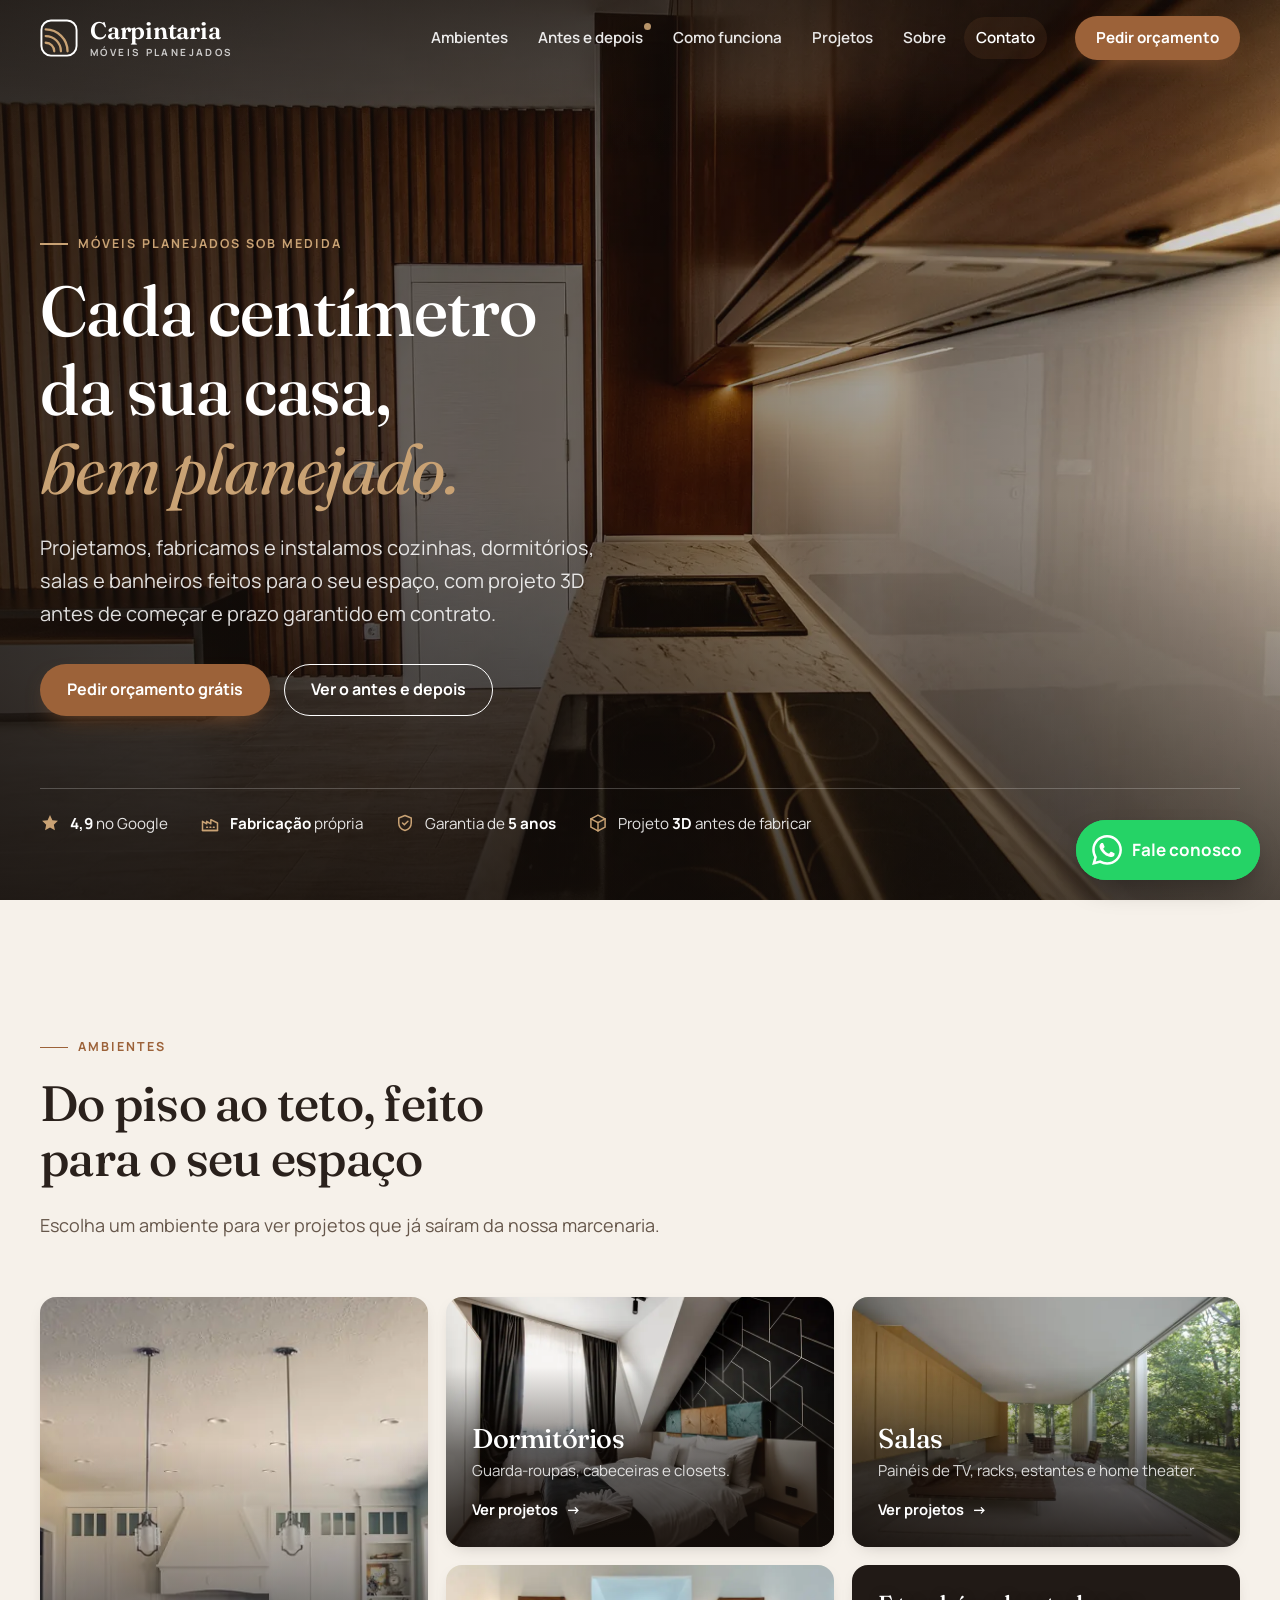
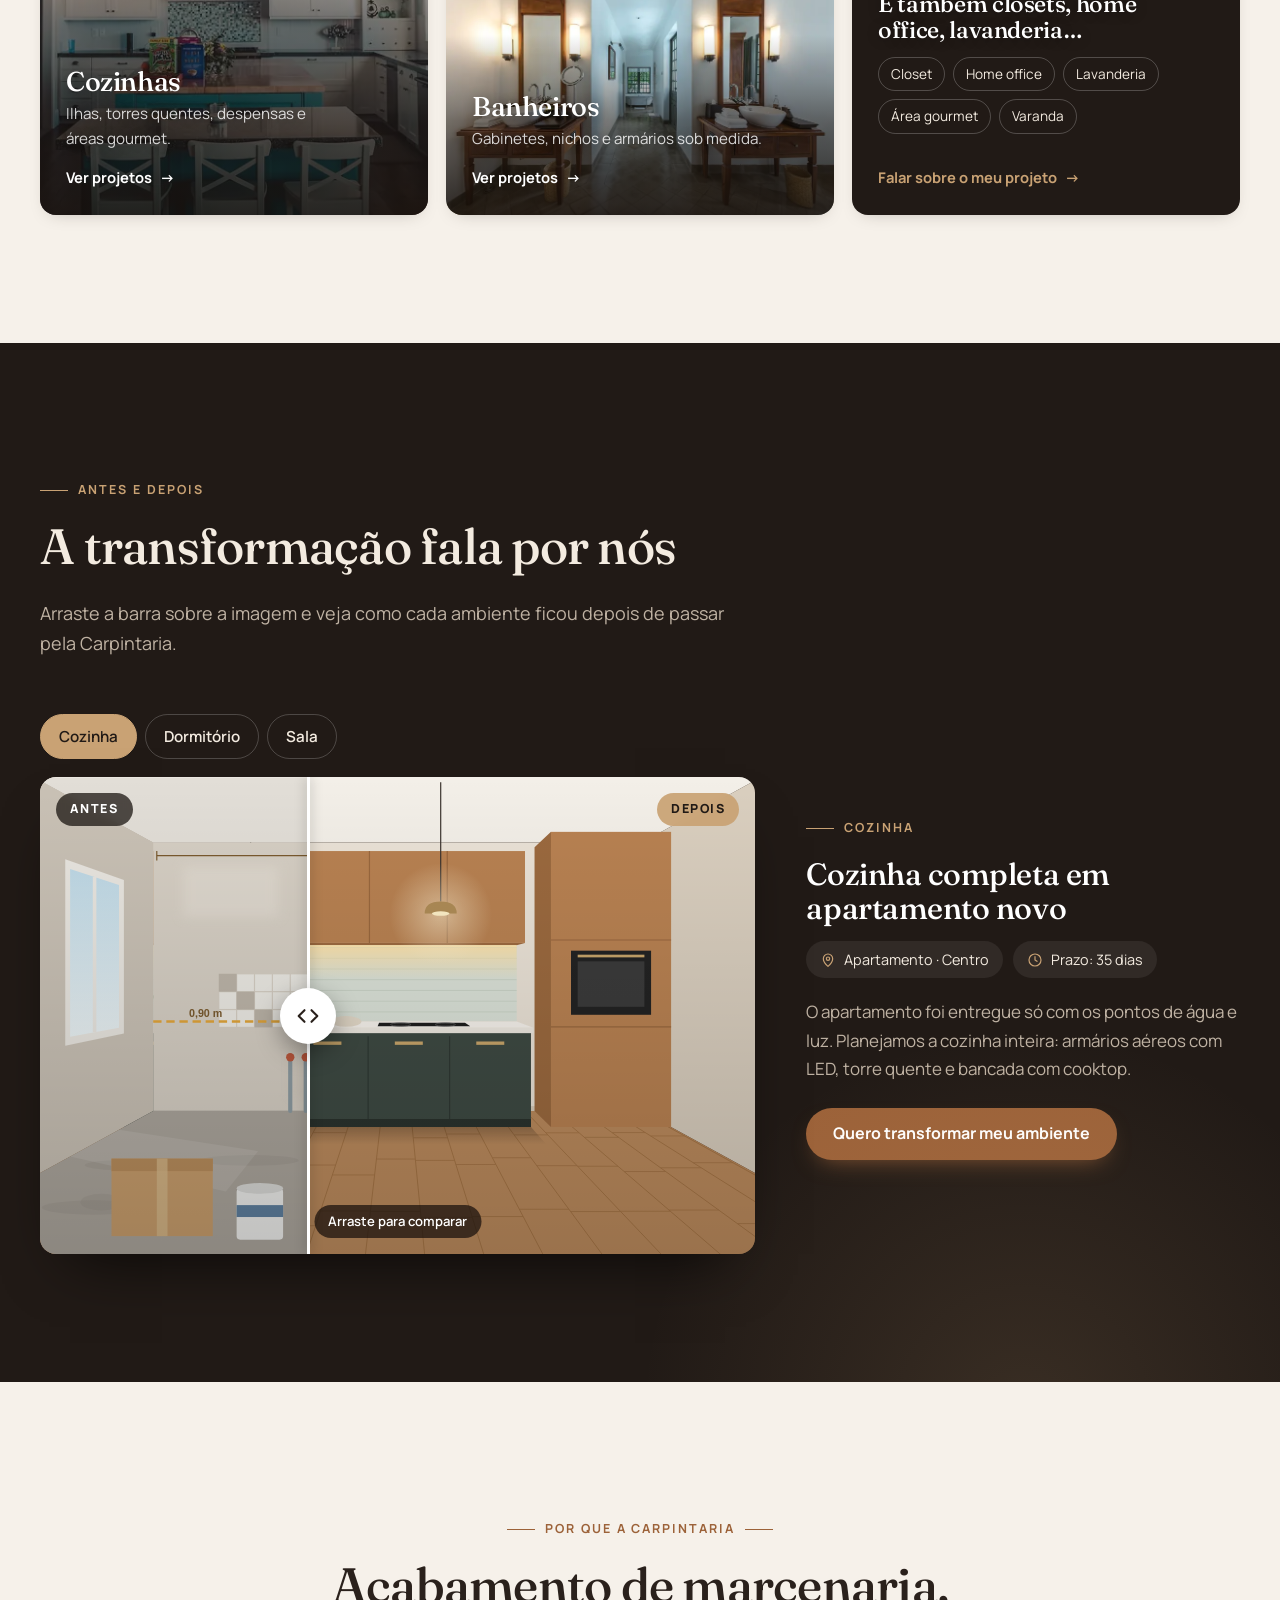
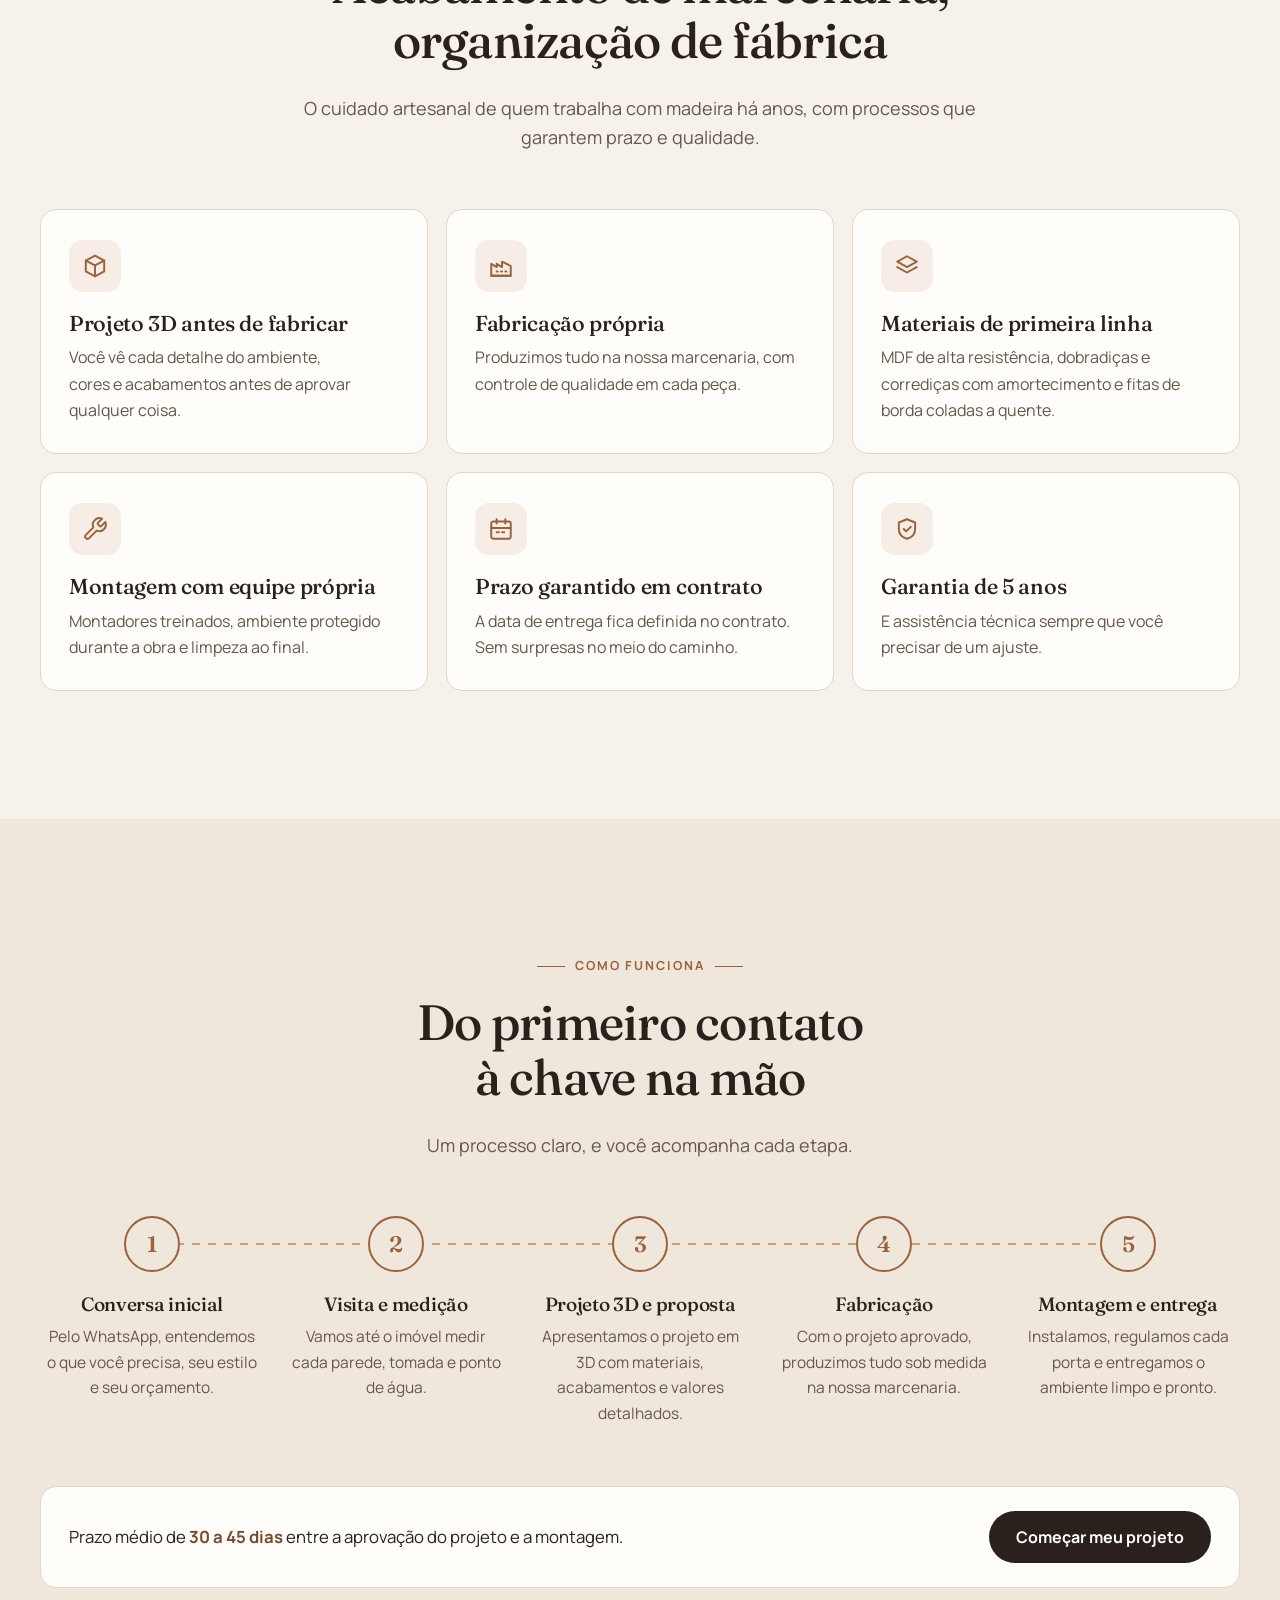
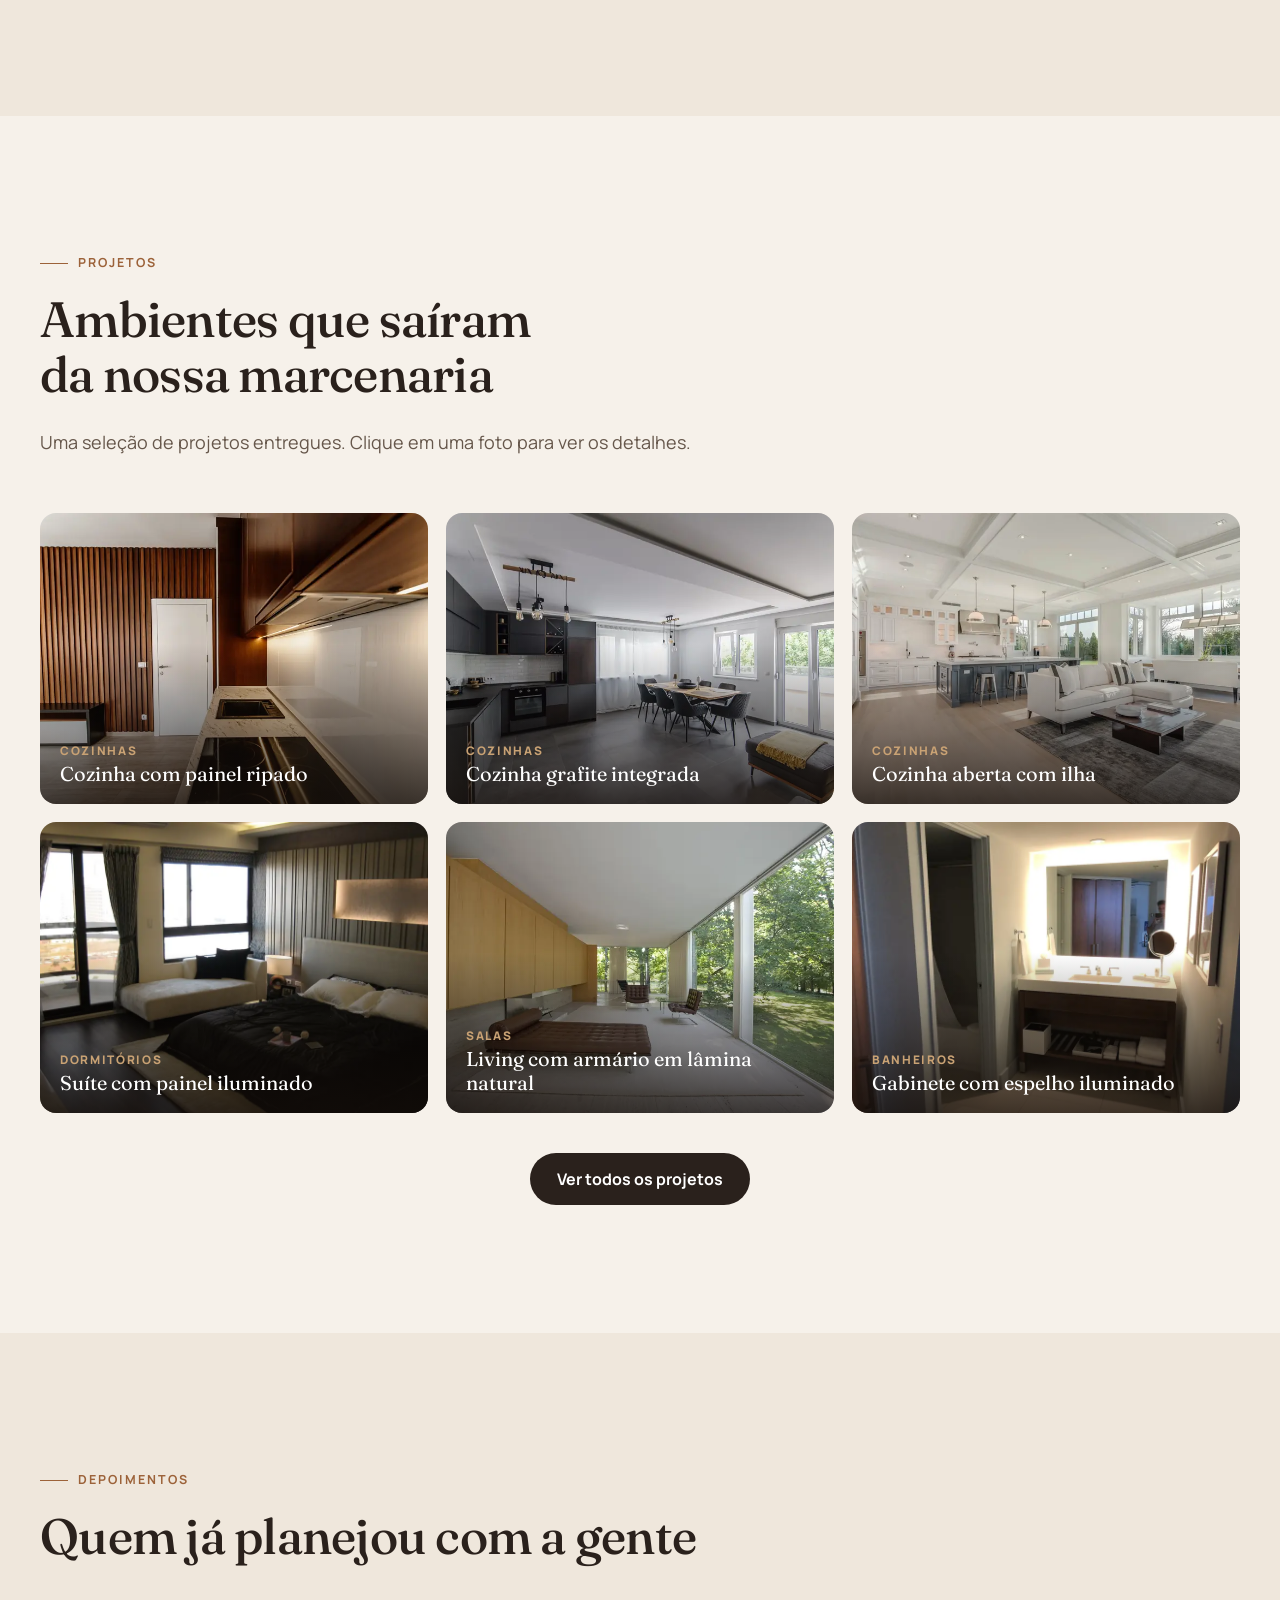
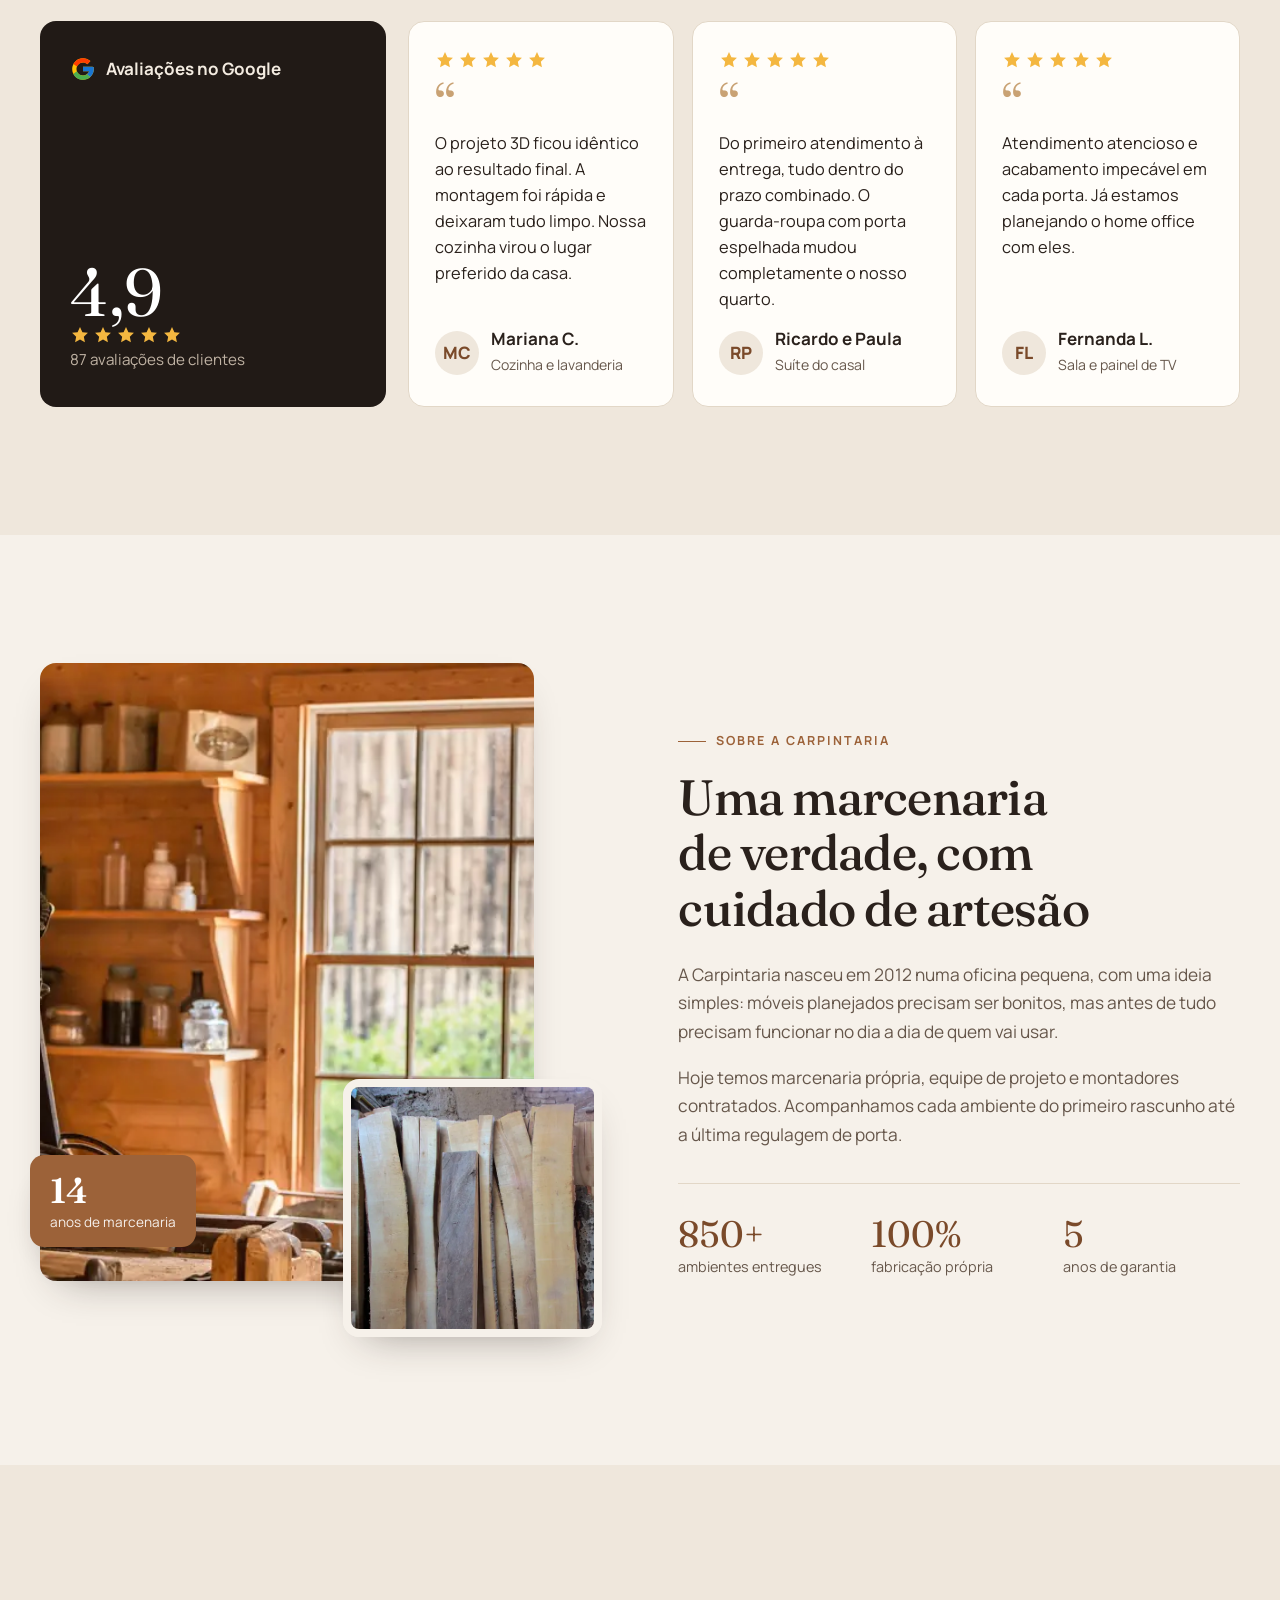
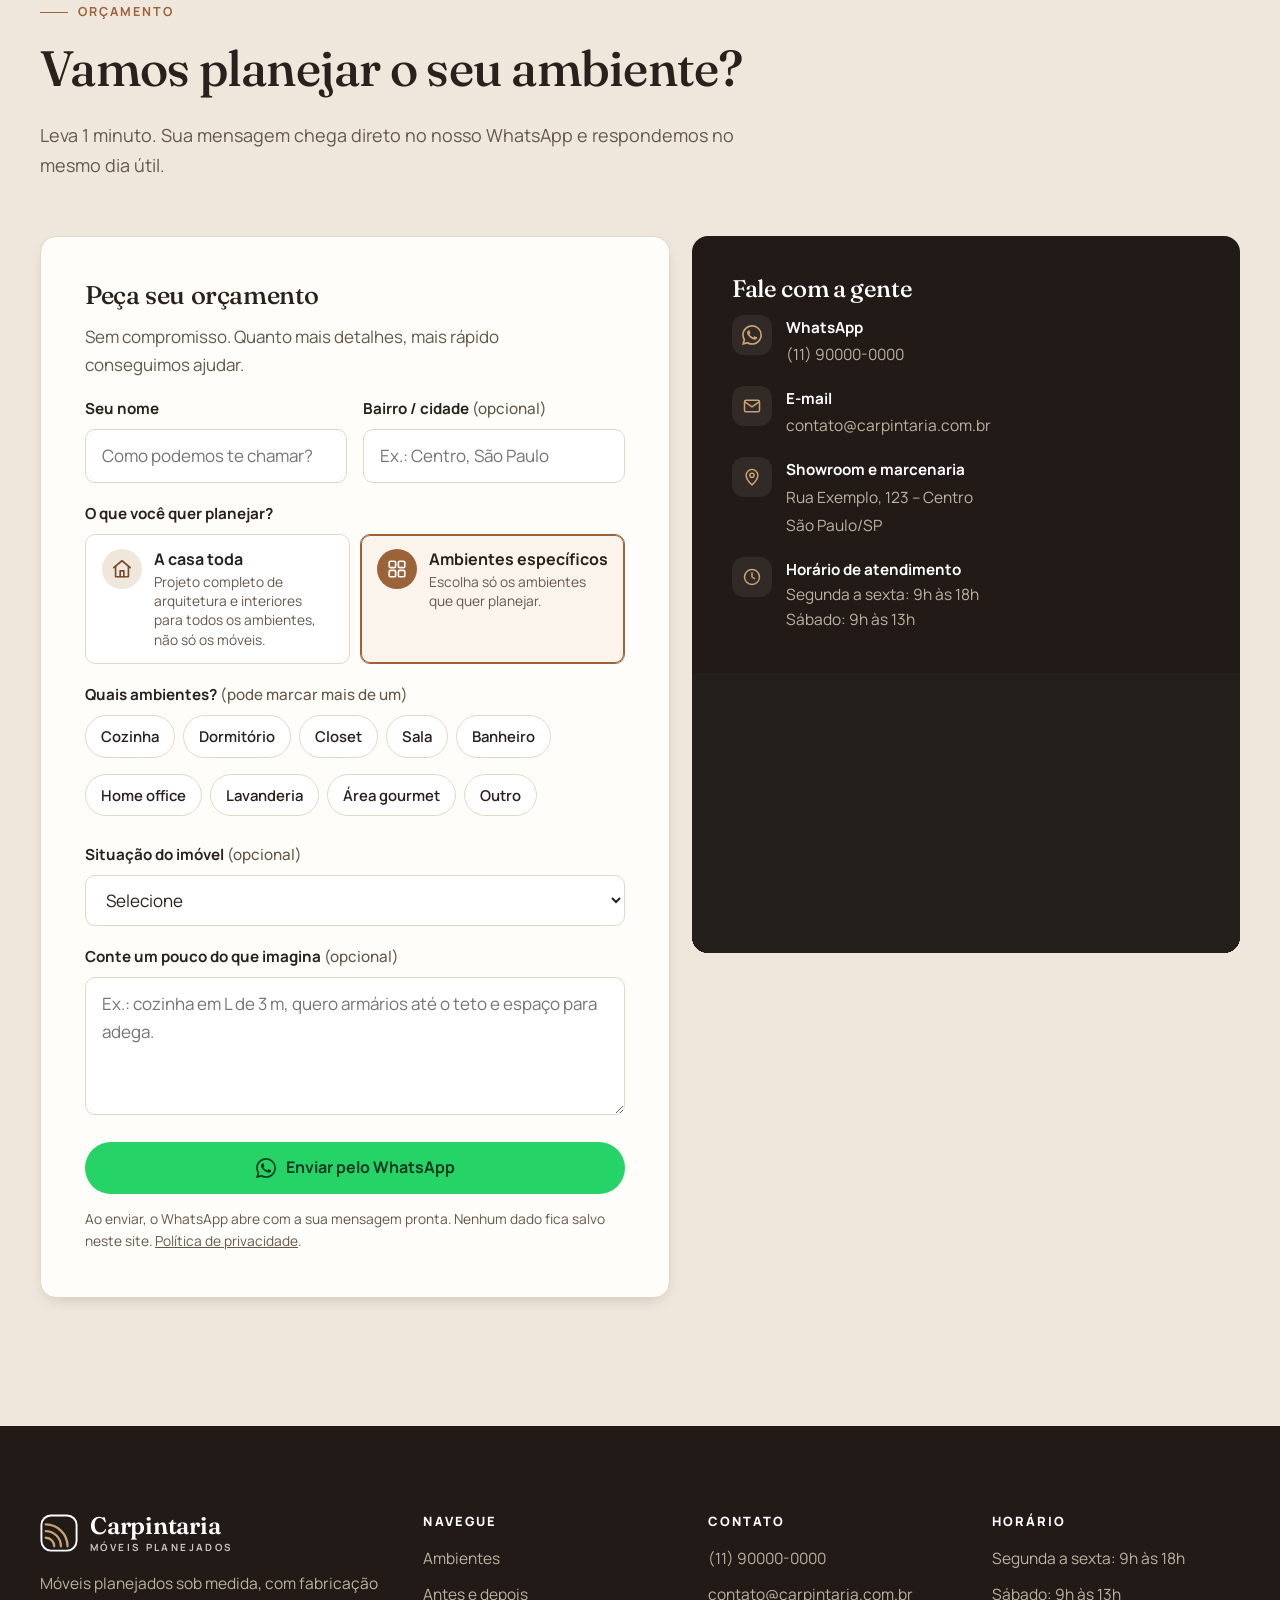
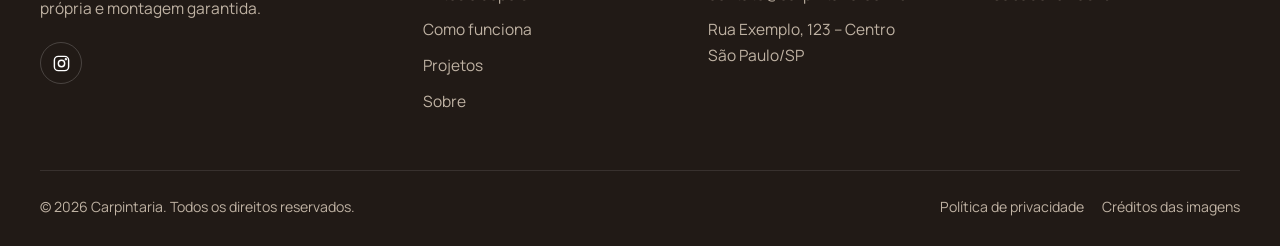
==== site/index.html @ 5a9fd6a3 "Versão inicial do site Carpintaria (móveis planejados) Site estático em HTML/CSS/JS: home, galeria d" ====
<!doctype html>
<html lang="pt-BR">
<head>
  <meta charset="utf-8">
  <meta name="viewport" content="width=device-width, initial-scale=1">
  <title>Carpintaria | Móveis Planejados sob Medida</title>
  <meta name="description" content="Móveis planejados sob medida para cozinhas, dormitórios, salas e banheiros. Projeto 3D, fabricação própria e montagem com garantia. Peça seu orçamento pelo WhatsApp.">
  <meta name="theme-color" content="#211A16">
  <link rel="icon" href="img/favicon.svg" type="image/svg+xml">

  <!-- Ao publicar: troque og:image por uma URL completa (https://seudominio.com.br/img/...) -->
  <meta property="og:type" content="website">
  <meta property="og:locale" content="pt_BR">
  <meta property="og:title" content="Carpintaria | Móveis Planejados sob Medida">
  <meta property="og:description" content="Projeto 3D, fabricação própria e montagem com garantia. Peça seu orçamento pelo WhatsApp.">
  <meta property="og:image" content="img/projetos/cozinha-01.webp">

  <link rel="preconnect" href="https://fonts.googleapis.com">
  <link rel="preconnect" href="https://fonts.gstatic.com" crossorigin>
  <link rel="stylesheet" href="https://fonts.googleapis.com/css2?family=Fraunces:ital,opsz,wght@0,9..144,400..600;1,9..144,400..600&family=Manrope:wght@400;500;600;700;800&display=swap">
  <link rel="preload" as="image" href="img/projetos/cozinha-01.webp" imagesrcset="img/projetos/cozinha-01-sm.webp 800w, img/projetos/cozinha-01.webp 1600w" imagesizes="100vw" fetchpriority="high">
  <link rel="stylesheet" href="css/style.css">

  <script>document.documentElement.classList.add("js");</script>
  <script src="js/config.js" defer></script>
  <script src="js/dados.js" defer></script>
  <script src="js/icones.js" defer></script>
  <script src="js/main.js" defer></script>
</head>
<body>
  <a class="skip-link" href="#conteudo">Pular para o conteúdo</a>

  <!-- ============ TOPO ============ -->
  <header class="header" data-header>
    <div class="container header__inner">
      <a class="logo" href="index.html" aria-label="Carpintaria — página inicial">
        <svg class="logo__mark" viewBox="0 0 40 40" aria-hidden="true"><rect x="1.5" y="1.5" width="37" height="37" rx="10" fill="none" stroke="currentColor" stroke-width="2"/><g fill="none" stroke="#C9A274" stroke-width="2.4" stroke-linecap="round"><path d="M6 25a9 9 0 0 1 9 9"/><path d="M6 18a16 16 0 0 1 16 16"/><path d="M6 11a23 23 0 0 1 23 23"/></g></svg>
        <span class="logo__text"><span class="logo__name">Carpintaria</span><span class="logo__tag">Móveis planejados</span></span>
      </a>

      <button class="menu-toggle" type="button" aria-expanded="false" aria-controls="menu" aria-label="Abrir menu" data-menu-toggle><span></span></button>

      <nav class="nav" id="menu" aria-label="Principal">
        <ul class="nav__list">
          <li><a class="nav__link" href="#ambientes">Ambientes</a></li>
          <li><a class="nav__link nav__link--destaque" href="#antes-e-depois">Antes e depois</a></li>
          <li><a class="nav__link" href="#como-funciona">Como funciona</a></li>
          <li><a class="nav__link" href="#projetos">Projetos</a></li>
          <li><a class="nav__link" href="#sobre">Sobre</a></li>
          <li><a class="nav__link" href="#contato">Contato</a></li>
          <li class="nav__cta-mobile"><a class="btn btn--primary btn--block" href="#orcamento">Pedir orçamento</a></li>
        </ul>
      </nav>

      <a class="btn btn--primary header__cta" href="#orcamento">Pedir orçamento</a>
    </div>
  </header>

  <main id="conteudo">

    <!-- ============ HERO ============ -->
    <section class="hero" id="inicio">
      <div class="hero__media">
        <img src="img/projetos/cozinha-01.webp"
             srcset="img/projetos/cozinha-01-sm.webp 800w, img/projetos/cozinha-01.webp 1600w" sizes="100vw"
             alt="Cozinha planejada com painel ripado em madeira e armários com iluminação embutida"
             width="1600" height="1068" fetchpriority="high">
      </div>
      <div class="container">
        <div class="hero__content">
          <span class="eyebrow">Móveis planejados sob medida</span>
          <h1>Cada centímetro da sua casa, <em>bem planejado.</em></h1>
          <p class="hero__lead">Projetamos, fabricamos e instalamos cozinhas, dormitórios, salas e banheiros feitos para o seu espaço, com projeto 3D antes de começar e prazo garantido em contrato.</p>
          <div class="hero__actions">
            <a class="btn btn--primary" href="#orcamento">Pedir orçamento grátis</a>
            <a class="btn btn--ghost" href="#antes-e-depois">Ver o antes e depois</a>
          </div>
        </div>
        <ul class="hero__trust">
          <li><svg aria-hidden="true"><use href="#i-star"/></svg><span><strong data-cfg="googleNota">4,9</strong> no Google</span></li>
          <li><svg aria-hidden="true"><use href="#i-factory"/></svg><span><strong>Fabricação</strong> própria</span></li>
          <li><svg aria-hidden="true"><use href="#i-shield"/></svg><span>Garantia de <strong><span data-cfg="garantia">5</span> anos</strong></span></li>
          <li><svg aria-hidden="true"><use href="#i-cube"/></svg><span>Projeto <strong>3D</strong> antes de fabricar</span></li>
        </ul>
      </div>
    </section>

    <!-- ============ AMBIENTES ============ -->
    <section class="section" id="ambientes">
      <div class="container">
        <div class="section-head reveal">
          <span class="eyebrow">Ambientes</span>
          <h2>Do piso ao teto, feito para o seu espaço</h2>
          <p>Escolha um ambiente para ver projetos que já saíram da nossa marcenaria.</p>
        </div>

        <div class="ambientes">
          <a class="amb amb--grande reveal" href="projetos.html?ambiente=cozinhas">
            <img src="img/projetos/cozinha-07-sm.webp" alt="" loading="lazy" width="800" height="534">
            <h3>Cozinhas</h3>
            <p>Ilhas, torres quentes, despensas e áreas gourmet.</p>
            <span class="amb__go">Ver projetos</span>
          </a>
          <a class="amb reveal" href="projetos.html?ambiente=dormitorios">
            <img src="img/projetos/dormitorio-01-sm.webp" alt="" loading="lazy" width="800" height="534">
            <h3>Dormitórios</h3>
            <p>Guarda-roupas, cabeceiras e closets.</p>
            <span class="amb__go">Ver projetos</span>
          </a>
          <a class="amb reveal" href="projetos.html?ambiente=salas">
            <img src="img/projetos/sala-02-sm.webp" alt="" loading="lazy" width="800" height="534">
            <h3>Salas</h3>
            <p>Painéis de TV, racks, estantes e home theater.</p>
            <span class="amb__go">Ver projetos</span>
          </a>
          <a class="amb reveal" href="projetos.html?ambiente=banheiros">
            <img src="img/projetos/banheiro-01-sm.webp" alt="" loading="lazy" width="800" height="534">
            <h3>Banheiros</h3>
            <p>Gabinetes, nichos e armários sob medida.</p>
            <span class="amb__go">Ver projetos</span>
          </a>
          <a class="amb amb--cta reveal" href="#orcamento">
            <div>
              <h3>E também closets, home office, lavanderia…</h3>
              <ul class="tags">
                <li>Closet</li><li>Home office</li><li>Lavanderia</li><li>Área gourmet</li><li>Varanda</li>
              </ul>
            </div>
            <span class="amb__go">Falar sobre o meu projeto</span>
          </a>
        </div>
      </div>
    </section>

    <!-- ============ ANTES E DEPOIS ============ -->
    <section class="section transform" id="antes-e-depois">
      <div class="container">
        <div class="section-head reveal">
          <span class="eyebrow">Antes e depois</span>
          <h2>A transformação fala por nós</h2>
          <p>Arraste a barra sobre a imagem e veja como cada ambiente ficou depois de passar pela Carpintaria.</p>
        </div>

        <div class="transform__grid reveal" data-ba>
          <div>
            <div class="ba-tabs" role="tablist" aria-label="Escolha o ambiente" data-ba-tabs></div>
            <figure class="ba" data-ba-figure>
              <img class="ba__img ba__img--depois" src="img/antes-depois/cozinha-depois.svg" alt="Depois: cozinha com armários planejados" width="1200" height="800" data-ba-depois>
              <img class="ba__img ba__img--antes" src="img/antes-depois/cozinha-antes.svg" alt="Antes: cozinha sem móveis, com canos e fios expostos" width="1200" height="800" data-ba-antes>
              <span class="ba__tag ba__tag--antes">Antes</span>
              <span class="ba__tag ba__tag--depois">Depois</span>
              <input class="ba__range" type="range" min="0" max="100" value="50" step="1" aria-label="Comparar antes e depois: use as setas para mover a divisão" data-ba-range>
              <div class="ba__handle" aria-hidden="true"><span class="ba__knob"><svg><use href="#i-arrows"/></svg></span></div>
              <span class="ba__hint" aria-hidden="true">Arraste para comparar</span>
            </figure>
          </div>
          <div class="ba-info" data-ba-info aria-live="polite"></div>
        </div>
      </div>
    </section>

    <!-- ============ DIFERENCIAIS ============ -->
    <section class="section" id="diferenciais">
      <div class="container">
        <div class="section-head section-head--center reveal">
          <span class="eyebrow">Por que a Carpintaria</span>
          <h2>Acabamento de marcenaria, organização de fábrica</h2>
          <p>O cuidado artesanal de quem trabalha com madeira há anos, com processos que garantem prazo e qualidade.</p>
        </div>
        <div class="difs">
          <article class="dif reveal">
            <div class="dif__icon"><svg aria-hidden="true"><use href="#i-cube"/></svg></div>
            <h3>Projeto 3D antes de fabricar</h3>
            <p>Você vê cada detalhe do ambiente, cores e acabamentos antes de aprovar qualquer coisa.</p>
          </article>
          <article class="dif reveal">
            <div class="dif__icon"><svg aria-hidden="true"><use href="#i-factory"/></svg></div>
            <h3>Fabricação própria</h3>
            <p>Produzimos tudo na nossa marcenaria, com controle de qualidade em cada peça.</p>
          </article>
          <article class="dif reveal">
            <div class="dif__icon"><svg aria-hidden="true"><use href="#i-layers"/></svg></div>
            <h3>Materiais de primeira linha</h3>
            <p>MDF de alta resistência, dobradiças e corrediças com amortecimento e fitas de borda coladas a quente.</p>
          </article>
          <article class="dif reveal">
            <div class="dif__icon"><svg aria-hidden="true"><use href="#i-wrench"/></svg></div>
            <h3>Montagem com equipe própria</h3>
            <p>Montadores treinados, ambiente protegido durante a obra e limpeza ao final.</p>
          </article>
          <article class="dif reveal">
            <div class="dif__icon"><svg aria-hidden="true"><use href="#i-calendar"/></svg></div>
            <h3>Prazo garantido em contrato</h3>
            <p>A data de entrega fica definida no contrato. Sem surpresas no meio do caminho.</p>
          </article>
          <article class="dif reveal">
            <div class="dif__icon"><svg aria-hidden="true"><use href="#i-shield"/></svg></div>
            <h3>Garantia de <span data-cfg="garantia">5</span> anos</h3>
            <p>E assistência técnica sempre que você precisar de um ajuste.</p>
          </article>
        </div>
      </div>
    </section>

    <!-- ============ COMO FUNCIONA ============ -->
    <section class="section section--alt" id="como-funciona">
      <div class="container">
        <div class="section-head section-head--center reveal">
          <span class="eyebrow">Como funciona</span>
          <h2>Do primeiro contato à chave na mão</h2>
          <p>Um processo claro, e você acompanha cada etapa.</p>
        </div>
        <ol class="steps">
          <li class="step reveal">
            <span class="step__num">1</span>
            <div><h3>Conversa inicial</h3><p>Pelo WhatsApp, entendemos o que você precisa, seu estilo e seu orçamento.</p></div>
          </li>
          <li class="step reveal">
            <span class="step__num">2</span>
            <div><h3>Visita e medição</h3><p>Vamos até o imóvel medir cada parede, tomada e ponto de água.</p></div>
          </li>
          <li class="step reveal">
            <span class="step__num">3</span>
            <div><h3>Projeto 3D e proposta</h3><p>Apresentamos o projeto em 3D com materiais, acabamentos e valores detalhados.</p></div>
          </li>
          <li class="step reveal">
            <span class="step__num">4</span>
            <div><h3>Fabricação</h3><p>Com o projeto aprovado, produzimos tudo sob medida na nossa marcenaria.</p></div>
          </li>
          <li class="step reveal">
            <span class="step__num">5</span>
            <div><h3>Montagem e entrega</h3><p>Instalamos, regulamos cada porta e entregamos o ambiente limpo e pronto.</p></div>
          </li>
        </ol>
        <div class="steps-note reveal">
          <p>Prazo médio de <strong>30 a 45 dias</strong> entre a aprovação do projeto e a montagem.</p>
          <a class="btn btn--dark" href="#orcamento">Começar meu projeto</a>
        </div>
      </div>
    </section>

    <!-- ============ PROJETOS EM DESTAQUE ============ -->
    <section class="section" id="projetos">
      <div class="container">
        <div class="section-head reveal">
          <span class="eyebrow">Projetos</span>
          <h2>Ambientes que saíram da nossa marcenaria</h2>
          <p>Uma seleção de projetos entregues. Clique em uma foto para ver os detalhes.</p>
        </div>
        <div class="proj-grid" data-destaques></div>
        <noscript><p>Ative o JavaScript para ver a galeria de projetos.</p></noscript>
        <div class="proj-more">
          <a class="btn btn--dark" href="projetos.html">Ver todos os projetos</a>
        </div>
      </div>
    </section>

    <!-- ============ DEPOIMENTOS ============ -->
    <section class="section section--alt" id="depoimentos">
      <div class="container">
        <div class="section-head reveal">
          <span class="eyebrow">Depoimentos</span>
          <h2>Quem já planejou com a gente</h2>
        </div>
        <div class="depo-grid">
          <div class="google-card reveal">
            <div class="google-card__brand">
              <svg viewBox="0 0 48 48" aria-hidden="true"><path fill="#FFC107" d="M43.6 20.1H42V20H24v8h11.3C33.7 32.7 29.2 36 24 36c-6.6 0-12-5.4-12-12s5.4-12 12-12c3.1 0 5.8 1.2 8 3l5.7-5.7C34 6.1 29.3 4 24 4 13 4 4 13 4 24s9 20 20 20 20-9 20-20c0-1.3-.1-2.6-.4-3.9z"/><path fill="#FF3D00" d="m6.3 14.7 6.6 4.8C14.7 15.1 19 12 24 12c3.1 0 5.8 1.2 8 3l5.7-5.7C34 6.1 29.3 4 24 4 16.3 4 9.7 8.3 6.3 14.7z"/><path fill="#4CAF50" d="M24 44c5.2 0 9.9-2 13.4-5.2l-6.2-5.2A11.9 11.9 0 0 1 24 36c-5.2 0-9.6-3.3-11.3-7.9l-6.5 5C9.5 39.6 16.2 44 24 44z"/><path fill="#1976D2" d="M43.6 20.1H42V20H24v8h11.3a12 12 0 0 1-4.1 5.6l6.2 5.2C37 39.2 44 34 44 24c0-1.3-.1-2.6-.4-3.9z"/></svg>
              Avaliações no Google
            </div>
            <div>
              <div class="google-card__nota"><span data-cfg="googleNota">4,9</span><span class="sr-only"> de 5</span></div>
              <div class="stars" aria-hidden="true"><svg><use href="#i-star"/></svg><svg><use href="#i-star"/></svg><svg><use href="#i-star"/></svg><svg><use href="#i-star"/></svg><svg><use href="#i-star"/></svg></div>
              <small><span data-cfg="googleAvaliacoes">87</span> avaliações de clientes</small>
            </div>
            <a class="btn btn--ghost" href="#" target="_blank" rel="noopener" data-google-link>Ver no Google</a>
          </div>
          <div class="depos" data-depoimentos></div>
        </div>
      </div>
    </section>

    <!-- ============ SOBRE ============ -->
    <section class="section" id="sobre">
      <div class="container sobre">
        <div class="sobre__media reveal">
          <img class="sobre__img-1" src="img/sobre/oficina-01-sm.webp" alt="Interior da marcenaria com bancada, ferramentas e prateleiras de madeira" loading="lazy" width="800" height="1000">
          <img class="sobre__img-2" src="img/sobre/oficina-02-sm.webp" alt="Tábuas de madeira natural separadas para produção" loading="lazy" width="600" height="600">
          <div class="sobre__badge"><strong data-cfg="anos">13</strong><span>anos de marcenaria</span></div>
        </div>
        <div class="sobre__text reveal">
          <span class="eyebrow">Sobre a Carpintaria</span>
          <h2>Uma marcenaria de verdade, com cuidado de artesão</h2>
          <p>A Carpintaria nasceu em <span data-cfg="anoFundacao">2012</span> numa oficina pequena, com uma ideia simples: móveis planejados precisam ser bonitos, mas antes de tudo precisam funcionar no dia a dia de quem vai usar.</p>
          <p>Hoje temos marcenaria própria, equipe de projeto e montadores contratados. Acompanhamos cada ambiente do primeiro rascunho até a última regulagem de porta.</p>
          <dl class="stats">
            <div><dt>ambientes entregues</dt><dd data-cfg="entregues">850+</dd></div>
            <div><dt>fabricação própria</dt><dd>100%</dd></div>
            <div><dt>anos de garantia</dt><dd data-cfg="garantia">5</dd></div>
          </dl>
        </div>
      </div>
    </section>

    <!-- ============ ORÇAMENTO + CONTATO ============ -->
    <section class="section section--alt" id="orcamento">
      <div class="container">
        <div class="section-head reveal">
          <span class="eyebrow">Orçamento</span>
          <h2>Vamos planejar o seu ambiente?</h2>
          <p>Leva 1 minuto. Sua mensagem chega direto no nosso WhatsApp e respondemos no mesmo dia útil.</p>
        </div>

        <div class="orc">
          <form class="form-card reveal" id="form-orcamento" novalidate data-form>
            <h3>Peça seu orçamento</h3>
            <p>Sem compromisso. Quanto mais detalhes, mais rápido conseguimos ajudar.</p>

            <div class="field-row">
              <div class="field">
                <label for="f-nome">Seu nome</label>
                <input class="input" id="f-nome" name="nome" type="text" autocomplete="name" required placeholder="Como podemos te chamar?" aria-describedby="f-nome-erro">
                <p class="field__erro" id="f-nome-erro" hidden>Por favor, informe seu nome.</p>
              </div>
              <div class="field">
                <label for="f-local">Bairro / cidade <span class="opt">(opcional)</span></label>
                <input class="input" id="f-local" name="local" type="text" autocomplete="address-level2" placeholder="Ex.: Centro, São Paulo">
              </div>
            </div>

            <fieldset class="field">
              <legend>O que você quer planejar?</legend>
              <div class="tipos">
                <label class="tipo">
                  <input type="radio" name="tipo" value="casa">
                  <span class="tipo__box">
                    <span class="tipo__ic"><svg aria-hidden="true"><use href="#i-house"/></svg></span>
                    <span class="tipo__tit">A casa toda</span>
                    <span class="tipo__desc">Projeto completo de arquitetura e interiores para todos os ambientes, não só os móveis.</span>
                  </span>
                </label>
                <label class="tipo">
                  <input type="radio" name="tipo" value="ambientes" checked>
                  <span class="tipo__box">
                    <span class="tipo__ic"><svg aria-hidden="true"><use href="#i-grid"/></svg></span>
                    <span class="tipo__tit">Ambientes específicos</span>
                    <span class="tipo__desc">Escolha só os ambientes que quer planejar.</span>
                  </span>
                </label>
              </div>
            </fieldset>

            <fieldset class="field" data-ambientes>
              <legend>Quais ambientes? <span class="opt">(pode marcar mais de um)</span></legend>
              <div class="chips">
                <label class="chip"><input type="checkbox" name="ambientes" value="Cozinha"><span>Cozinha</span></label>
                <label class="chip"><input type="checkbox" name="ambientes" value="Dormitório"><span>Dormitório</span></label>
                <label class="chip"><input type="checkbox" name="ambientes" value="Closet"><span>Closet</span></label>
                <label class="chip"><input type="checkbox" name="ambientes" value="Sala"><span>Sala</span></label>
                <label class="chip"><input type="checkbox" name="ambientes" value="Banheiro"><span>Banheiro</span></label>
                <label class="chip"><input type="checkbox" name="ambientes" value="Home office"><span>Home office</span></label>
                <label class="chip"><input type="checkbox" name="ambientes" value="Lavanderia"><span>Lavanderia</span></label>
                <label class="chip"><input type="checkbox" name="ambientes" value="Área gourmet"><span>Área gourmet</span></label>
                <label class="chip"><input type="checkbox" name="ambientes" value="Outro"><span>Outro</span></label>
              </div>
            </fieldset>

            <div class="field">
              <label for="f-imovel">Situação do imóvel <span class="opt">(opcional)</span></label>
              <select class="input" id="f-imovel" name="imovel">
                <option value="">Selecione</option>
                <option>Imóvel novo / na planta</option>
                <option>Imóvel em reforma</option>
                <option>Quero trocar os móveis atuais</option>
              </select>
            </div>

            <div class="field">
              <label for="f-msg">Conte um pouco do que imagina <span class="opt">(opcional)</span></label>
              <textarea class="input" id="f-msg" name="mensagem" rows="4" placeholder="Ex.: cozinha em L de 3 m, quero armários até o teto e espaço para adega."></textarea>
            </div>

            <button class="btn btn--whats btn--block" type="submit"><svg aria-hidden="true"><use href="#i-whats"/></svg>Enviar pelo WhatsApp</button>
            <p class="form-note">Ao enviar, o WhatsApp abre com a sua mensagem pronta. Nenhum dado fica salvo neste site. <a href="privacidade.html">Política de privacidade</a>.</p>
            <div class="form-ok" role="status" data-form-ok hidden></div>
          </form>

          <aside class="contato-card reveal" id="contato" aria-labelledby="contato-titulo">
            <div class="contato-card__body">
              <h3 id="contato-titulo">Fale com a gente</h3>
              <ul class="contato-list">
                <li>
                  <span class="ic"><svg aria-hidden="true"><use href="#i-whats"/></svg></span>
                  <div><strong>WhatsApp</strong><a href="#" data-whats data-cfg="telefone">(11) 90000-0000</a></div>
                </li>
                <li>
                  <span class="ic"><svg aria-hidden="true"><use href="#i-mail"/></svg></span>
                  <div><strong>E-mail</strong><a href="#" data-email data-cfg="email">contato@carpintaria.com.br</a></div>
                </li>
                <li>
                  <span class="ic"><svg aria-hidden="true"><use href="#i-pin"/></svg></span>
                  <div><strong>Showroom e marcenaria</strong><span data-cfg="endereco">Rua Exemplo, 123 – Centro</span><br><span data-cfg="cidade">São Paulo/SP</span></div>
                </li>
                <li>
                  <span class="ic"><svg aria-hidden="true"><use href="#i-clock"/></svg></span>
                  <div><strong>Horário de atendimento</strong><ul data-cfg-list="horarios"></ul></div>
                </li>
              </ul>
            </div>
            <iframe class="mapa" title="Mapa com a localização do showroom" loading="lazy" referrerpolicy="no-referrer-when-downgrade" data-mapa></iframe>
          </aside>
        </div>
      </div>
    </section>
  </main>

  <!-- ============ RODAPÉ ============ -->
  <footer class="footer">
    <div class="container">
      <div class="footer__grid">
        <div>
          <a class="logo" href="index.html" aria-label="Carpintaria — página inicial">
            <svg class="logo__mark" viewBox="0 0 40 40" aria-hidden="true"><rect x="1.5" y="1.5" width="37" height="37" rx="10" fill="none" stroke="currentColor" stroke-width="2"/><g fill="none" stroke="#C9A274" stroke-width="2.4" stroke-linecap="round"><path d="M6 25a9 9 0 0 1 9 9"/><path d="M6 18a16 16 0 0 1 16 16"/><path d="M6 11a23 23 0 0 1 23 23"/></g></svg>
            <span class="logo__text"><span class="logo__name">Carpintaria</span><span class="logo__tag">Móveis planejados</span></span>
          </a>
          <p>Móveis planejados sob medida, com fabricação própria e montagem garantida.</p>
          <div class="social">
            <a href="#" target="_blank" rel="noopener" aria-label="Instagram" data-social="instagram"><svg aria-hidden="true"><use href="#i-instagram"/></svg></a>
            <a href="#" target="_blank" rel="noopener" aria-label="Facebook" data-social="facebook"><svg aria-hidden="true"><use href="#i-facebook"/></svg></a>
          </div>
        </div>
        <div>
          <h4>Navegue</h4>
          <ul>
            <li><a href="index.html#ambientes">Ambientes</a></li>
            <li><a href="index.html#antes-e-depois">Antes e depois</a></li>
            <li><a href="index.html#como-funciona">Como funciona</a></li>
            <li><a href="projetos.html">Projetos</a></li>
            <li><a href="index.html#sobre">Sobre</a></li>
          </ul>
        </div>
        <div>
          <h4>Contato</h4>
          <ul>
            <li><a href="#" data-whats data-cfg="telefone">(11) 90000-0000</a></li>
            <li><a href="#" data-email data-cfg="email">contato@carpintaria.com.br</a></li>
            <li><span data-cfg="endereco">Rua Exemplo, 123 – Centro</span><br><span data-cfg="cidade">São Paulo/SP</span></li>
          </ul>
        </div>
        <div>
          <h4>Horário</h4>
          <ul data-cfg-list="horarios"></ul>
        </div>
      </div>
      <div class="footer__bottom">
        <span>© <span data-cfg="ano">2026</span> <span data-cfg="nome">Carpintaria</span>. Todos os direitos reservados.</span>
        <nav aria-label="Links legais">
          <a href="privacidade.html">Política de privacidade</a>
          <a href="creditos.html">Créditos das imagens</a>
        </nav>
      </div>
    </div>
  </footer>

  <a class="whats-float" href="#" data-whats aria-label="Conversar pelo WhatsApp"><svg aria-hidden="true"><use href="#i-whats"/></svg><span>Fale conosco</span></a>

  <!-- ============ JANELA DE PROJETO (lightbox) ============ -->
  <dialog class="lightbox" aria-labelledby="lb-titulo" data-lightbox>
    <div class="lightbox__media" data-lb-media>
      <img alt="" data-lb-img>
      <button class="lb-btn lb-prev" type="button" aria-label="Projeto anterior" data-lb-prev><svg aria-hidden="true"><use href="#i-chev-left"/></svg></button>
      <button class="lb-btn lb-next" type="button" aria-label="Próximo projeto" data-lb-next><svg aria-hidden="true"><use href="#i-chev-right"/></svg></button>
    </div>
    <div class="lightbox__body">
      <span class="proj__amb" data-lb-amb></span>
      <h3 id="lb-titulo" data-lb-titulo></h3>
      <p class="lightbox__local"><svg aria-hidden="true"><use href="#i-pin"/></svg><span data-lb-local></span></p>
      <p data-lb-desc></p>
      <a class="btn btn--whats" href="#" target="_blank" rel="noopener" data-lb-cta><svg aria-hidden="true"><use href="#i-whats"/></svg>Quero um projeto assim</a>
      <span class="lightbox__count" data-lb-count></span>
    </div>
    <button class="lb-btn lb-close" type="button" aria-label="Fechar" data-lb-close><svg aria-hidden="true"><use href="#i-close"/></svg></button>
  </dialog>
</body>
</html>
---- site/css/style.css ----
/* =============================================================
   CARPINTARIA — estilos do site
   Cores e fontes ficam nas variáveis abaixo (:root).
   ============================================================= */

:root {
  --bg: #F6F1EA;
  --bg-alt: #EFE7DC;
  --surface: #FFFDF9;
  --ink: #2A211C;
  --ink-soft: #66574B;
  --line: #E2D7C7;
  --wood: #9C6239;
  --wood-dark: #7A4A2A;
  --wood-light: #C9A274;
  --sage: #5F6F5B;
  --dark: #211A16;
  --dark-2: #2C231E;
  --on-dark: #F3EBE0;
  --on-dark-soft: #BFB2A3;
  --whats: #25D366;

  --font-display: "Fraunces", Georgia, "Times New Roman", serif;
  --font-body: "Manrope", system-ui, -apple-system, "Segoe UI", Roboto, sans-serif;

  --radius: 16px;
  --radius-sm: 10px;
  --shadow: 0 18px 40px -22px rgba(42, 33, 28, .45);
  --shadow-sm: 0 6px 18px -10px rgba(42, 33, 28, .35);
  --container: 1200px;
  --gutter: clamp(16px, 4vw, 40px);
  --header-h: 76px;
  --ease: cubic-bezier(.2, .7, .2, 1);

  color-scheme: light;
}

/* ---------- base ---------- */
*,
*::before,
*::after { box-sizing: border-box; }

html { scroll-behavior: smooth; scroll-padding-top: calc(var(--header-h) + 12px); -webkit-text-size-adjust: 100%; }

body {
  margin: 0;
  background: var(--bg);
  color: var(--ink);
  font-family: var(--font-body);
  font-size: 1.0625rem;
  line-height: 1.65;
  -webkit-font-smoothing: antialiased;
  overflow-x: hidden;
}

[hidden] { display: none !important; }
html:has(dialog[open]) { overflow: hidden; }

img, svg { display: block; max-width: 100%; }
img { height: auto; }
a { color: inherit; }
button, input, select, textarea { font: inherit; color: inherit; }
button { cursor: pointer; }

h1, h2, h3, h4 {
  font-family: var(--font-display);
  font-weight: 500;
  line-height: 1.12;
  letter-spacing: -.015em;
  margin: 0 0 .5em;
  text-wrap: balance;
}
h1 { font-size: clamp(2.4rem, 5.6vw, 4.4rem); }
h2 { font-size: clamp(2rem, 4vw, 3.1rem); }
h3 { font-size: 1.35rem; }
p { margin: 0 0 1em; text-wrap: pretty; }

:focus-visible { outline: 3px solid var(--wood-light); outline-offset: 3px; border-radius: 4px; }

.sr-only {
  position: absolute !important; width: 1px; height: 1px; padding: 0; margin: -1px;
  overflow: hidden; clip: rect(0 0 0 0); white-space: nowrap; border: 0;
}

.skip-link {
  position: absolute; left: 12px; top: -60px; z-index: 200;
  background: var(--ink); color: #fff; padding: 10px 16px; border-radius: 8px; text-decoration: none;
}
.skip-link:focus { top: 12px; }

.container { width: min(100% - 2 * var(--gutter), var(--container)); margin-inline: auto; }

.section { padding-block: clamp(72px, 10vw, 128px); }
.section--alt { background: var(--bg-alt); }

.eyebrow {
  display: inline-flex; align-items: center; gap: 10px;
  font-size: .78rem; font-weight: 700; letter-spacing: .16em; text-transform: uppercase;
  color: var(--wood); margin-bottom: 18px;
}
.eyebrow::before { content: ""; width: 28px; height: 1.5px; background: currentColor; }

.section-head { max-width: 720px; margin-bottom: clamp(36px, 5vw, 56px); }
.section-head--center { margin-inline: auto; text-align: center; }
.section-head--center .eyebrow::after { content: ""; width: 28px; height: 1.5px; background: currentColor; }
.section-head p { color: var(--ink-soft); font-size: 1.125rem; }

/* ---------- botões ---------- */
.btn {
  display: inline-flex; align-items: center; justify-content: center; gap: 10px;
  min-height: 52px; padding: 14px 26px;
  border: 1.5px solid transparent; border-radius: 999px;
  font-weight: 700; font-size: 1rem; line-height: 1.2; text-decoration: none;
  transition: background .25s var(--ease), color .25s var(--ease), border-color .25s var(--ease), transform .25s var(--ease), box-shadow .25s var(--ease);
}
.btn svg { width: 20px; height: 20px; flex: none; }
.btn:hover { transform: translateY(-2px); }
.btn--primary { background: var(--wood); color: #fff; box-shadow: 0 10px 24px -12px rgba(156, 98, 57, .9); }
.btn--primary:hover { background: var(--wood-dark); }
.btn--whats { background: var(--whats); color: #0B3B1F; }
.btn--whats:hover { background: #1fbe5b; }
.btn--ghost { border-color: currentColor; background: transparent; }
.btn--ghost:hover { background: rgba(255, 255, 255, .12); }
.btn--dark { background: var(--ink); color: #fff; }
.btn--dark:hover { background: #000; }
.btn--block { width: 100%; }

.link-arrow {
  display: inline-flex; align-items: center; gap: 8px;
  font-weight: 700; text-decoration: none; color: var(--wood);
}
.link-arrow::after { content: "→"; transition: transform .25s var(--ease); }
.link-arrow:hover::after { transform: translateX(4px); }

/* ---------- topo ---------- */
.header {
  position: fixed; inset: 0 0 auto; z-index: 100;
  height: var(--header-h);
  color: #fff;
  transition: background .3s var(--ease), color .3s var(--ease), box-shadow .3s var(--ease);
}
.header.is-solid,
.header--solid {
  background: rgba(246, 241, 234, .94);
  color: var(--ink);
  box-shadow: 0 1px 0 var(--line);
  backdrop-filter: saturate(1.4) blur(10px);
}
.header__inner { height: 100%; display: flex; align-items: center; gap: 28px; }

.logo { display: inline-flex; align-items: center; gap: 12px; text-decoration: none; flex: none; }
.logo__mark { width: 38px; height: 38px; }
.logo__text { display: flex; flex-direction: column; line-height: 1; }
.logo__name { font-family: var(--font-display); font-size: 1.5rem; font-weight: 600; letter-spacing: -.01em; }
.logo__tag { font-size: .62rem; font-weight: 700; letter-spacing: .24em; text-transform: uppercase; opacity: .75; margin-top: 5px; }

.nav { margin-left: auto; }
.nav__list { list-style: none; display: flex; gap: 6px; margin: 0; padding: 0; }
.nav__link {
  display: block; padding: 8px 12px; border-radius: 999px;
  font-size: .95rem; font-weight: 600; text-decoration: none;
  opacity: .9; transition: opacity .2s, background .2s;
}
.nav__link:hover { opacity: 1; background: rgba(127, 127, 127, .14); }
.nav__link.is-active { opacity: 1; background: rgba(156, 98, 57, .14); }
.nav__link--destaque { position: relative; }
.nav__link--destaque::after {
  content: ""; position: absolute; top: 6px; right: 4px;
  width: 7px; height: 7px; border-radius: 50%; background: var(--wood-light);
}
.header__cta { min-height: 44px; padding: 10px 20px; font-size: .95rem; }
.nav__cta-mobile { display: none; }

.menu-toggle {
  display: none; margin-left: auto;
  width: 46px; height: 46px; border: 0; border-radius: 12px; background: transparent;
  align-items: center; justify-content: center;
}
.menu-toggle span, .menu-toggle span::before, .menu-toggle span::after {
  display: block; width: 22px; height: 2px; background: currentColor; border-radius: 2px;
  position: relative; transition: transform .3s var(--ease), background .3s;
}
.menu-toggle span::before, .menu-toggle span::after { content: ""; position: absolute; left: 0; }
.menu-toggle span::before { top: -7px; }
.menu-toggle span::after { top: 7px; }
.menu-open .menu-toggle span { background: transparent; }
.menu-toggle span::before, .menu-toggle span::after { transform-origin: 50% 50%; transition: top .2s var(--ease), transform .3s var(--ease); }
.menu-open .menu-toggle span::before { top: 0; transform: rotate(45deg); }
.menu-open .menu-toggle span::after { top: 0; transform: rotate(-45deg); }

/* ---------- hero ---------- */
.hero {
  position: relative; isolation: isolate;
  min-height: min(100svh, 920px);
  display: flex; align-items: flex-end;
  color: #fff;
  padding: calc(var(--header-h) + 40px) 0 clamp(36px, 6vw, 64px);
}
.hero__media { position: absolute; inset: 0; z-index: -2; }
.hero__media img { width: 100%; height: 100%; object-fit: cover; object-position: 35% 50%; }
.hero::before {
  content: ""; position: absolute; inset: 0; z-index: -1;
  background:
    linear-gradient(180deg, rgba(20, 14, 10, .5) 0%, rgba(20, 14, 10, 0) 18%),
    linear-gradient(90deg, rgba(20, 14, 10, .82) 0%, rgba(20, 14, 10, .55) 45%, rgba(20, 14, 10, .12) 100%),
    linear-gradient(0deg, rgba(20, 14, 10, .65) 0%, rgba(20, 14, 10, 0) 45%);
}
.hero__content { max-width: 690px; }
.hero .eyebrow { color: var(--wood-light); }
.hero h1 { margin-bottom: 22px; }
.hero h1 em { font-style: italic; color: var(--wood-light); font-weight: 400; }
.hero__lead { font-size: clamp(1.08rem, 1.6vw, 1.25rem); color: rgba(255, 255, 255, .86); max-width: 560px; margin-bottom: 34px; }
.hero__actions { display: flex; flex-wrap: wrap; gap: 14px; }
.hero__trust {
  display: flex; flex-wrap: wrap; gap: 14px 32px;
  margin: clamp(40px, 6vw, 72px) 0 0; padding: 22px 0 0;
  border-top: 1px solid rgba(255, 255, 255, .22);
  list-style: none; font-size: .95rem; color: rgba(255, 255, 255, .88);
}
.hero__trust li { display: flex; align-items: center; gap: 10px; }
.hero__trust svg { width: 20px; height: 20px; color: var(--wood-light); flex: none; }
.hero__trust strong { color: #fff; }

/* ---------- ambientes ---------- */
.ambientes {
  display: grid; gap: 18px;
  grid-template-columns: repeat(3, 1fr);
  grid-template-rows: repeat(2, minmax(250px, 1fr));
}
.amb {
  position: relative; overflow: hidden; isolation: isolate;
  border-radius: var(--radius);
  display: flex; flex-direction: column; justify-content: flex-end;
  padding: 26px; min-height: 250px;
  color: #fff; text-decoration: none;
  box-shadow: var(--shadow-sm);
}
.amb--grande { grid-row: span 2; }
.amb img { position: absolute; inset: 0; width: 100%; height: 100%; object-fit: cover; z-index: -2; transition: transform .8s var(--ease); }
.amb::before { content: ""; position: absolute; inset: 0; z-index: -1; background: linear-gradient(0deg, rgba(20, 14, 10, .88) 0%, rgba(20, 14, 10, .55) 38%, rgba(20, 14, 10, 0) 72%); }
.amb h3, .amb p { text-shadow: 0 1px 12px rgba(0, 0, 0, .35); }
.amb:hover img { transform: scale(1.05); }
.amb h3 { font-size: 1.7rem; margin: 0 0 4px; }
.amb p { margin: 0; font-size: .95rem; color: rgba(255, 255, 255, .82); }
.amb__go { margin-top: 14px; font-weight: 700; font-size: .92rem; display: inline-flex; gap: 8px; }
.amb__go::after { content: "→"; transition: transform .25s var(--ease); }
.amb:hover .amb__go::after { transform: translateX(4px); }

.amb--cta { background: var(--dark); justify-content: space-between; }
.amb--cta::before { display: none; }
.amb--cta h3 { font-size: 1.45rem; }
.amb--cta .tags { display: flex; flex-wrap: wrap; gap: 8px; margin: 14px 0 0; padding: 0; list-style: none; }
.amb--cta .tags li { font-size: .85rem; padding: 5px 12px; border-radius: 999px; border: 1px solid rgba(255, 255, 255, .22); color: var(--on-dark); }
.amb--cta .amb__go { color: var(--wood-light); }

/* ---------- antes e depois ---------- */
.transform { background: var(--dark); color: var(--on-dark); position: relative; overflow: hidden; }
.transform::before {
  content: ""; position: absolute; inset: auto -10% -40% auto; width: 60%; aspect-ratio: 1;
  background: radial-gradient(closest-side, rgba(201, 162, 116, .14), transparent);
  pointer-events: none;
}
.transform .eyebrow { color: var(--wood-light); }
.transform .section-head p { color: var(--on-dark-soft); }
.transform__grid { display: grid; grid-template-columns: minmax(0, 1.65fr) minmax(0, 1fr); gap: clamp(28px, 4vw, 56px); align-items: center; }

.ba-tabs { display: flex; flex-wrap: wrap; gap: 8px; margin-bottom: 18px; }
.ba-tab {
  border: 1px solid rgba(255, 255, 255, .2); background: transparent; color: var(--on-dark);
  padding: 9px 18px; border-radius: 999px; font-weight: 600; font-size: .95rem;
  transition: background .2s, border-color .2s, color .2s;
}
.ba-tab:hover { border-color: var(--wood-light); }
.ba-tab[aria-selected="true"] { background: var(--wood-light); border-color: var(--wood-light); color: var(--dark); }

.ba {
  --pos: 50%;
  position: relative; margin: 0; overflow: hidden;
  aspect-ratio: 3 / 2; border-radius: var(--radius);
  background: #3a302a; box-shadow: 0 30px 60px -30px rgba(0, 0, 0, .8);
  user-select: none; -webkit-user-select: none; touch-action: pan-y; cursor: ew-resize;
}
.ba__img { position: absolute; inset: 0; width: 100%; height: 100%; object-fit: cover; pointer-events: none; }
.ba__img--antes { clip-path: inset(0 calc(100% - var(--pos)) 0 0); }
.ba__tag {
  position: absolute; top: 16px; z-index: 2;
  padding: 6px 14px; border-radius: 999px;
  font-size: .78rem; font-weight: 800; letter-spacing: .12em; text-transform: uppercase;
  background: rgba(20, 14, 10, .72); color: #fff; backdrop-filter: blur(4px);
  pointer-events: none;
}
.ba__tag--antes { left: 16px; }
.ba__tag--depois { right: 16px; background: rgba(201, 162, 116, .92); color: var(--dark); }
.ba__handle {
  position: absolute; top: 0; bottom: 0; left: var(--pos); z-index: 3;
  width: 3px; margin-left: -1.5px; background: #fff; pointer-events: none;
  box-shadow: 0 0 12px rgba(0, 0, 0, .35);
}
.ba__knob {
  position: absolute; top: 50%; left: 50%; transform: translate(-50%, -50%);
  width: 56px; height: 56px; border-radius: 50%;
  background: #fff; color: var(--ink);
  display: grid; place-items: center;
  box-shadow: 0 8px 24px rgba(0, 0, 0, .35);
  transition: transform .2s var(--ease);
}
.ba__knob svg { width: 28px; height: 28px; }
.ba.is-dragging .ba__knob { transform: translate(-50%, -50%) scale(1.08); }
/* o range existe para teclado/leitor de tela; o arraste é tratado no JS */
.ba__range { position: absolute; inset: 0; width: 100%; height: 100%; opacity: 0; margin: 0; pointer-events: none; }
.ba__range:focus-visible + .ba__handle .ba__knob { outline: 3px solid var(--wood-light); outline-offset: 3px; }
.ba__hint {
  position: absolute; left: 50%; bottom: 16px; transform: translateX(-50%); z-index: 2;
  padding: 6px 14px; border-radius: 999px; background: rgba(20, 14, 10, .7); color: #fff;
  font-size: .82rem; font-weight: 600; pointer-events: none; transition: opacity .4s;
  white-space: nowrap;
}
.ba.is-touched .ba__hint { opacity: 0; }

.ba-info h3 { font-size: clamp(1.5rem, 2.4vw, 2rem); color: #fff; }
.ba-info p { color: var(--on-dark-soft); }
.ba-meta { display: flex; flex-wrap: wrap; gap: 10px; margin: 0 0 20px; padding: 0; list-style: none; }
.ba-meta li {
  display: inline-flex; align-items: center; gap: 8px;
  padding: 7px 14px; border-radius: 999px; background: rgba(255, 255, 255, .07);
  font-size: .9rem; color: var(--on-dark);
}
.ba-meta svg { width: 16px; height: 16px; color: var(--wood-light); }
.ba-info .btn { margin-top: 8px; }

/* ---------- diferenciais ---------- */
.difs { display: grid; grid-template-columns: repeat(3, 1fr); gap: 18px; }
.dif {
  background: var(--surface); border: 1px solid var(--line); border-radius: var(--radius);
  padding: 30px 28px; transition: transform .3s var(--ease), box-shadow .3s var(--ease);
}
.dif:hover { transform: translateY(-4px); box-shadow: var(--shadow); }
.dif__icon {
  width: 52px; height: 52px; border-radius: 14px; margin-bottom: 20px;
  display: grid; place-items: center; background: rgba(156, 98, 57, .1); color: var(--wood);
}
.dif__icon svg { width: 26px; height: 26px; }
.dif h3 { margin-bottom: 8px; }
.dif p { margin: 0; color: var(--ink-soft); font-size: 1rem; }

/* ---------- como funciona ---------- */
.steps { list-style: none; margin: 0; padding: 0; display: grid; grid-template-columns: repeat(5, 1fr); gap: 20px; counter-reset: step; position: relative; }
.steps::before {
  content: ""; position: absolute; top: 27px; left: 10%; right: 10%; height: 2px;
  background: repeating-linear-gradient(90deg, var(--wood-light) 0 8px, transparent 8px 16px);
}
.step { position: relative; text-align: center; padding: 0 6px; }
.step__num {
  position: relative; z-index: 1;
  width: 56px; height: 56px; margin: 0 auto 22px; border-radius: 50%;
  display: grid; place-items: center;
  background: var(--bg); border: 2px solid var(--wood); color: var(--wood);
  font-family: var(--font-display); font-size: 1.4rem; font-weight: 600;
}
.section--alt .step__num { background: var(--bg-alt); }
.step h3 { font-size: 1.2rem; margin-bottom: 8px; }
.step p { font-size: .97rem; color: var(--ink-soft); margin: 0; }
.steps-note {
  display: flex; flex-wrap: wrap; align-items: center; justify-content: space-between; gap: 18px;
  margin-top: clamp(40px, 5vw, 60px); padding: 24px 28px;
  background: var(--surface); border: 1px solid var(--line); border-radius: var(--radius);
}
.steps-note p { margin: 0; font-size: 1.05rem; }
.steps-note strong { color: var(--wood-dark); }

/* ---------- projetos ---------- */
.proj-grid { display: grid; grid-template-columns: repeat(3, 1fr); gap: 18px; }
.proj {
  position: relative; display: block; width: 100%; padding: 0; border: 0;
  border-radius: var(--radius); overflow: hidden; background: var(--line);
  aspect-ratio: 4 / 3; text-align: left; color: #fff;
  animation: surgir .6s var(--ease) both;
}
@keyframes surgir { from { opacity: 0; transform: translateY(14px); } to { opacity: 1; transform: none; } }
.proj img { width: 100%; height: 100%; object-fit: cover; transition: transform .8s var(--ease); }
.proj::after { content: ""; position: absolute; inset: 0; background: linear-gradient(0deg, rgba(20, 14, 10, .78), rgba(20, 14, 10, 0) 55%); transition: opacity .3s; }
.proj:hover img { transform: scale(1.05); }
.proj__info { position: absolute; left: 20px; right: 20px; bottom: 18px; z-index: 1; display: flex; flex-direction: column; gap: 2px; }
.proj__amb { font-size: .74rem; font-weight: 800; letter-spacing: .14em; text-transform: uppercase; color: var(--wood-light); }
.proj__tit { font-family: var(--font-display); font-size: 1.25rem; line-height: 1.2; }
.proj__zoom {
  position: absolute; top: 14px; right: 14px; z-index: 1;
  width: 40px; height: 40px; border-radius: 50%; display: grid; place-items: center;
  background: rgba(255, 255, 255, .9); color: var(--ink);
  opacity: 0; transform: scale(.85); transition: opacity .3s, transform .3s var(--ease);
}
.proj__zoom svg { width: 18px; height: 18px; }
.proj:hover .proj__zoom, .proj:focus-visible .proj__zoom { opacity: 1; transform: none; }
.proj-more { display: flex; justify-content: center; margin-top: 40px; }

.filtros { display: flex; flex-wrap: wrap; gap: 10px; margin-bottom: 32px; }
.filtro {
  border: 1.5px solid var(--line); background: var(--surface);
  padding: 9px 18px; border-radius: 999px; font-weight: 600; font-size: .95rem;
  transition: border-color .2s, background .2s, color .2s;
}
.filtro span { color: var(--ink-soft); font-weight: 500; margin-left: 4px; }
.filtro:hover { border-color: var(--wood-light); }
.filtro[aria-pressed="true"] { background: var(--ink); border-color: var(--ink); color: #fff; }
.filtro[aria-pressed="true"] span { color: rgba(255, 255, 255, .7); }

/* ---------- lightbox ---------- */
.lightbox {
  width: min(1180px, 100vw - 32px); max-height: calc(100vh - 32px);
  padding: 0; border: 0; border-radius: var(--radius);
  background: var(--surface); color: var(--ink); overflow: hidden;
}
.lightbox::backdrop { background: rgba(15, 10, 8, .88); backdrop-filter: blur(4px); }
.lightbox[open] { display: grid; grid-template-columns: minmax(0, 1fr) 340px; }
.lightbox__media { position: relative; background: #17110e; display: grid; place-items: center; min-height: 300px; }
.lightbox__media img { width: 100%; height: 100%; max-height: calc(100vh - 32px); object-fit: contain; }
.lightbox__body { padding: 34px 30px; display: flex; flex-direction: column; overflow-y: auto; }
.lightbox__body .proj__amb { margin-bottom: 8px; }
.lightbox__body h3 { font-size: 1.7rem; }
.lightbox__body p { color: var(--ink-soft); }
.lightbox__local { font-size: .92rem; color: var(--ink-soft); display: flex; align-items: center; gap: 8px; }
.lightbox__local svg { width: 16px; height: 16px; color: var(--wood); }
.lightbox__count { margin-top: auto; padding-top: 22px; font-size: .88rem; color: var(--ink-soft); }
.lightbox__body .btn { margin-top: 18px; }
.lb-btn {
  position: absolute; z-index: 2; width: 46px; height: 46px; border: 0; border-radius: 50%;
  display: grid; place-items: center; background: rgba(255, 255, 255, .92); color: var(--ink);
  box-shadow: var(--shadow-sm); transition: transform .2s var(--ease);
}
.lb-btn:hover { transform: scale(1.06); }
.lb-btn svg { width: 22px; height: 22px; }
.lb-prev { left: 14px; top: 50%; translate: 0 -50%; }
.lb-next { right: 14px; top: 50%; translate: 0 -50%; }
.lb-close { right: 14px; top: 14px; }

/* ---------- depoimentos ---------- */
.depo-grid { display: grid; grid-template-columns: minmax(0, 1fr) minmax(0, 2.4fr); gap: 22px; align-items: stretch; }
.google-card {
  background: var(--dark); color: var(--on-dark); border-radius: var(--radius);
  padding: 34px 30px; display: flex; flex-direction: column; justify-content: space-between; gap: 18px;
}
.google-card__brand { display: flex; align-items: center; gap: 10px; font-weight: 700; }
.google-card__brand svg { width: 26px; height: 26px; }
.google-card__nota { font-family: var(--font-display); font-size: 4.2rem; line-height: 1; color: #fff; }
.google-card small { color: var(--on-dark-soft); font-size: .95rem; }
.stars { display: flex; gap: 3px; color: #F4B740; }
.stars svg { width: 20px; height: 20px; }
.google-card .btn { border-color: rgba(255, 255, 255, .3); color: #fff; }
.depos { display: grid; grid-template-columns: repeat(3, 1fr); gap: 18px; }
.depo {
  margin: 0; background: var(--surface); border: 1px solid var(--line); border-radius: var(--radius);
  padding: 28px 26px; display: flex; flex-direction: column; gap: 16px;
}
.depo blockquote { margin: 0; font-size: 1.02rem; line-height: 1.6; }
.depo blockquote::before { content: "“"; display: block; font-family: var(--font-display); font-size: 3.4rem; line-height: .7; color: var(--wood-light); margin-bottom: 6px; }
.depo figcaption { margin-top: auto; display: flex; align-items: center; gap: 12px; }
.depo__avatar {
  width: 44px; height: 44px; border-radius: 50%; flex: none;
  display: grid; place-items: center; background: var(--bg-alt); color: var(--wood-dark);
  font-weight: 800;
}
.depo__nome { font-weight: 700; display: block; line-height: 1.3; }
.depo__det { font-size: .88rem; color: var(--ink-soft); }

/* ---------- sobre ---------- */
.sobre { display: grid; grid-template-columns: minmax(0, 1fr) minmax(0, 1fr); gap: clamp(36px, 6vw, 88px); align-items: center; }
.sobre__media { position: relative; padding: 0 0 56px 0; }
.sobre__media img { border-radius: var(--radius); box-shadow: var(--shadow); }
.sobre__media .sobre__img-1 { width: 88%; aspect-ratio: 4 / 5; object-fit: cover; }
.sobre__media .sobre__img-2 {
  position: absolute; right: 0; bottom: 0; width: 46%; aspect-ratio: 1; object-fit: cover;
  border: 8px solid var(--bg);
}
.sobre__badge {
  position: absolute; left: -10px; bottom: 90px;
  background: var(--wood); color: #fff; border-radius: 14px; padding: 16px 20px;
  box-shadow: var(--shadow); line-height: 1.15;
}
.sobre__badge strong { display: block; font-family: var(--font-display); font-size: 2.2rem; font-weight: 600; }
.sobre__badge span { font-size: .85rem; opacity: .9; }
.sobre__text p { color: var(--ink-soft); font-size: 1.08rem; }
.stats { display: grid; grid-template-columns: repeat(3, 1fr); gap: 16px; margin: 34px 0 0; padding: 30px 0 0; border-top: 1px solid var(--line); }
.stats div { display: flex; flex-direction: column; }
.stats dt { order: 2; font-size: .9rem; color: var(--ink-soft); }
.stats dd { order: 1; margin: 0; font-family: var(--font-display); font-size: 2.3rem; line-height: 1.1; color: var(--wood-dark); }

/* ---------- orçamento + contato ---------- */
.orc { display: grid; grid-template-columns: minmax(0, 1.15fr) minmax(0, 1fr); gap: 22px; align-items: start; }
.form-card { background: var(--surface); border: 1px solid var(--line); border-radius: var(--radius); padding: clamp(26px, 4vw, 44px); box-shadow: var(--shadow-sm); }
.form-card h3 { font-size: 1.6rem; }
.form-card > p { color: var(--ink-soft); }
.field { margin-bottom: 18px; }
.field label, .field legend { display: block; font-weight: 700; font-size: .95rem; margin-bottom: 8px; padding: 0; }
.field .opt { font-weight: 500; color: var(--ink-soft); }
fieldset.field { border: 0; margin: 0 0 18px; padding: 0; min-width: 0; }
.input {
  width: 100%; min-height: 50px; padding: 12px 16px;
  border: 1.5px solid var(--line); border-radius: var(--radius-sm); background: #fff;
  transition: border-color .2s, box-shadow .2s;
}
textarea.input { min-height: 110px; resize: vertical; }
.input:focus { outline: none; border-color: var(--wood); box-shadow: 0 0 0 4px rgba(156, 98, 57, .15); }
.input[aria-invalid="true"] { border-color: #B3412E; }
.field__erro { color: #B3412E; font-size: .88rem; margin-top: 6px; }
.field-row { display: grid; grid-template-columns: 1fr 1fr; gap: 16px; }
.chips { display: flex; flex-wrap: wrap; gap: 8px; }
.chip { position: relative; }
.chip input { position: absolute; opacity: 0; inset: 0; cursor: pointer; margin: 0; }
.chip span {
  display: inline-block; padding: 8px 15px; border-radius: 999px;
  border: 1.5px solid var(--line); background: #fff; font-size: .93rem; font-weight: 600;
  transition: background .2s, border-color .2s, color .2s;
}
.chip input:hover + span { border-color: var(--wood-light); }
.chip input:checked + span { background: var(--wood); border-color: var(--wood); color: #fff; }
.chip input:focus-visible + span { outline: 3px solid var(--wood-light); outline-offset: 2px; }
/* tipo de projeto: casa toda × ambientes específicos */
.tipos { display: grid; grid-template-columns: 1fr 1fr; gap: 10px; }
.field .tipo { position: relative; margin: 0; font-weight: 400; font-size: 1rem; }
.tipo input { position: absolute; opacity: 0; inset: 0; cursor: pointer; margin: 0; z-index: 1; }
.tipo__box {
  display: grid; grid-template-columns: 40px 1fr; gap: 2px 12px; align-content: start; height: 100%;
  padding: 14px 16px; border: 1.5px solid var(--line); border-radius: var(--radius-sm); background: #fff;
  transition: background .2s, border-color .2s, box-shadow .2s;
}
.tipo__ic {
  grid-row: span 2; width: 40px; height: 40px; border-radius: 50%;
  display: grid; place-items: center; background: var(--bg-alt); color: var(--wood-dark);
  transition: background .2s, color .2s;
}
.tipo__ic svg { width: 22px; height: 22px; }
.tipo__tit { font-weight: 700; line-height: 1.3; }
.tipo__desc { font-size: .86rem; line-height: 1.4; color: var(--ink-soft); }
.tipo input:hover + .tipo__box { border-color: var(--wood-light); }
.tipo input:checked + .tipo__box { border-color: var(--wood); background: #FBF4EC; box-shadow: inset 0 0 0 1px var(--wood); }
.tipo input:checked + .tipo__box .tipo__ic { background: var(--wood); color: #fff; }
.tipo input:focus-visible + .tipo__box { outline: 3px solid var(--wood-light); outline-offset: 2px; }

.form-note { font-size: .86rem; color: var(--ink-soft); margin: 14px 0 0; }
.form-ok {
  margin-top: 16px; padding: 14px 16px; border-radius: var(--radius-sm);
  background: #E8F5EC; color: #1F5132; font-size: .95rem;
}
.form-ok a { font-weight: 700; }

.contato-card { background: var(--dark); color: var(--on-dark); border-radius: var(--radius); overflow: hidden; }
.contato-card__body { padding: clamp(26px, 4vw, 40px); }
.contato-card h3 { color: #fff; font-size: 1.5rem; }
.contato-list { list-style: none; margin: 0; padding: 0; display: grid; gap: 18px; }
.contato-list > li { display: grid; grid-template-columns: 40px 1fr; gap: 14px; align-items: start; }
.contato-list ul li { color: var(--on-dark-soft); font-size: .97rem; }
.contato-list .ic {
  width: 40px; height: 40px; border-radius: 12px; display: grid; place-items: center;
  background: rgba(255, 255, 255, .07); color: var(--wood-light);
}
.contato-list .ic svg { width: 20px; height: 20px; }
.contato-list strong { display: block; color: #fff; font-size: .95rem; }
.contato-list span, .contato-list a { color: var(--on-dark-soft); font-size: .97rem; text-decoration: none; }
.contato-list a:hover { color: #fff; text-decoration: underline; }
.contato-list ul { list-style: none; margin: 0; padding: 0; }
.mapa { display: block; width: 100%; height: 280px; border: 0; filter: grayscale(.35) contrast(1.05); background: var(--dark-2); }

/* ---------- page hero (páginas internas) ---------- */
.page-hero { padding: calc(var(--header-h) + clamp(48px, 8vw, 96px)) 0 clamp(36px, 5vw, 56px); }
.page-hero h1 { font-size: clamp(2.4rem, 5vw, 3.8rem); }
.page-hero p { color: var(--ink-soft); font-size: 1.15rem; max-width: 640px; }
.section--flush-top { padding-top: 0; }
.section--flush-top .cta-band { margin-top: clamp(48px, 7vw, 80px); }
.breadcrumb { font-size: .9rem; color: var(--ink-soft); margin-bottom: 14px; }
.breadcrumb a { text-decoration: none; }
.breadcrumb a:hover { text-decoration: underline; }

.cta-band { background: var(--wood); color: #fff; border-radius: var(--radius); padding: clamp(32px, 5vw, 56px); display: flex; flex-wrap: wrap; align-items: center; justify-content: space-between; gap: 24px; }
.cta-band h2 { font-size: clamp(1.7rem, 3vw, 2.4rem); margin: 0 0 6px; }
.cta-band p { margin: 0; color: rgba(255, 255, 255, .85); }
.cta-band .btn--dark { background: var(--dark); }

.prose > * { max-width: 760px; }
.prose h2 { font-size: 1.6rem; margin-top: 2em; }
.prose p, .prose li { color: var(--ink-soft); }
.prose a { color: var(--wood-dark); }
.creditos-lista { list-style: none; padding: 0; margin: 0; display: grid; gap: 14px; }
.creditos-lista li { background: var(--surface); border: 1px solid var(--line); border-radius: var(--radius-sm); padding: 14px 18px; font-size: .95rem; }
.creditos-lista code { font-size: .88rem; background: var(--bg-alt); padding: 2px 6px; border-radius: 6px; }

/* ---------- rodapé ---------- */
.footer { background: var(--dark); color: var(--on-dark-soft); padding: clamp(56px, 8vw, 88px) 0 28px; font-size: .97rem; }
.footer__grid { display: grid; grid-template-columns: 1.4fr 1fr 1fr 1fr; gap: 36px; }
.footer .logo { color: #fff; margin-bottom: 18px; }
.footer h4 { font-family: var(--font-body); font-size: .8rem; font-weight: 800; letter-spacing: .16em; text-transform: uppercase; color: #fff; margin: 0 0 18px; }
.footer ul { list-style: none; margin: 0; padding: 0; display: grid; gap: 10px; }
.footer a { text-decoration: none; }
.footer a:hover { color: #fff; text-decoration: underline; }
.social { display: flex; gap: 10px; margin-top: 20px; }
.social a { width: 42px; height: 42px; border-radius: 50%; display: grid; place-items: center; border: 1px solid rgba(255, 255, 255, .18); color: #fff; }
.social a:hover { background: rgba(255, 255, 255, .1); text-decoration: none; }
.social svg { width: 19px; height: 19px; }
.footer__bottom { margin-top: 56px; padding-top: 24px; border-top: 1px solid rgba(255, 255, 255, .1); display: flex; flex-wrap: wrap; justify-content: space-between; gap: 12px; font-size: .88rem; }
.footer__bottom nav { display: flex; flex-wrap: wrap; gap: 18px; }

/* ---------- WhatsApp flutuante ---------- */
.whats-float {
  position: fixed; right: 20px; bottom: 20px; z-index: 90;
  display: flex; align-items: center; gap: 10px;
  height: 60px; padding: 0 18px 0 16px; border-radius: 999px;
  background: var(--whats); color: #fff; text-decoration: none; font-weight: 700;
  box-shadow: 0 12px 28px -8px rgba(0, 0, 0, .35);
  transition: transform .25s var(--ease), box-shadow .25s;
}
.whats-float svg { width: 30px; height: 30px; flex: none; }
.whats-float:hover { transform: translateY(-3px) scale(1.02); }
.whats-float::before {
  content: ""; position: absolute; inset: 0; border-radius: inherit; z-index: -1;
  background: var(--whats); animation: pulso 2.6s infinite;
}
@keyframes pulso { 0% { transform: scale(1); opacity: .45; } 70%, 100% { transform: scale(1.18, 1.3); opacity: 0; } }

/* ---------- animação de entrada ---------- */
.js .reveal { opacity: 0; transform: translateY(22px); transition: opacity .8s var(--ease), transform .8s var(--ease); }
.js .reveal.is-visible { opacity: 1; transform: none; }

@media (prefers-reduced-motion: reduce) {
  html { scroll-behavior: auto; }
  *, *::before, *::after { animation: none !important; transition: none !important; }
  .js .reveal { opacity: 1; transform: none; }
}

/* =============================================================
   RESPONSIVO
   ============================================================= */
@media (max-width: 1080px) {
  .nav__link { padding: 8px 9px; font-size: .9rem; }
  .steps { grid-template-columns: repeat(3, 1fr); row-gap: 40px; }
  .steps::before { display: none; }
  .depo-grid { grid-template-columns: 1fr; }
  .google-card { flex-direction: row; flex-wrap: wrap; align-items: center; }
  .footer__grid { grid-template-columns: 1fr 1fr; }
}

@media (max-width: 960px) {
  :root { --header-h: 68px; }
  .menu-toggle { display: inline-flex; }
  .header__cta { display: none; }
  .nav {
    position: fixed; inset: var(--header-h) 0 auto; margin: 0;
    background: var(--bg); color: var(--ink);
    padding: 12px var(--gutter) 28px;
    box-shadow: 0 20px 30px -20px rgba(0, 0, 0, .35);
    transform: translateY(-12px); opacity: 0; visibility: hidden;
    transition: opacity .25s, transform .25s var(--ease), visibility .25s;
    max-height: calc(100vh - var(--header-h)); overflow-y: auto;
  }
  .menu-open .nav { transform: none; opacity: 1; visibility: visible; }
  .menu-open .header { background: var(--bg); color: var(--ink); }
  .nav__list { flex-direction: column; gap: 2px; }
  .nav__link { padding: 14px 6px; font-size: 1.1rem; border-radius: 8px; border-bottom: 1px solid var(--line); }
  .nav__link--destaque::after { position: static; display: inline-block; margin-left: 8px; vertical-align: middle; }
  .nav__cta-mobile { display: block !important; margin-top: 18px; }

  .ambientes { grid-template-columns: 1fr 1fr; grid-template-rows: none; }
  .amb--grande { grid-row: auto; grid-column: span 2; min-height: 320px; }
  .transform__grid { grid-template-columns: 1fr; }
  .difs { grid-template-columns: 1fr 1fr; }
  .proj-grid { grid-template-columns: 1fr 1fr; }
  .depos { grid-template-columns: 1fr; }
  .sobre { grid-template-columns: 1fr; }
  .sobre__media { max-width: 560px; }
  .orc { grid-template-columns: 1fr; }
  .lightbox[open] { grid-template-columns: 1fr; max-height: calc(100vh - 24px); overflow-y: auto; }
  .lightbox__media img { max-height: 60vh; }
  .lightbox__body { padding: 24px 22px 28px; }
}

@media (max-width: 640px) {
  body { font-size: 1rem; }
  .hero { min-height: 92svh; }
  .hero__media img { object-position: 30% 50%; }
  .hero::before { background: linear-gradient(0deg, rgba(20, 14, 10, .9) 0%, rgba(20, 14, 10, .55) 55%, rgba(20, 14, 10, .3) 100%); }
  .hero__actions .btn { width: 100%; }
  .hero__trust { gap: 10px 22px; font-size: .9rem; }
  /* ambientes viram uma fileira deslizante: o "antes e depois" fica mais perto do topo */
  .ambientes {
    display: flex; gap: 12px; overflow-x: auto; scroll-snap-type: x mandatory;
    margin-inline: calc(-1 * var(--gutter)); padding: 4px var(--gutter) 14px;
    scroll-padding-inline: var(--gutter); scrollbar-width: none;
  }
  .ambientes::-webkit-scrollbar { display: none; }
  .amb { flex: 0 0 82%; min-height: 300px; scroll-snap-align: start; }
  .amb--grande { grid-column: auto; min-height: 300px; }
  .js .ambientes .reveal { opacity: 1; transform: none; }

  .difs { grid-template-columns: 1fr; gap: 12px; }
  .dif { display: grid; grid-template-columns: 46px 1fr; column-gap: 16px; padding: 20px; }
  .dif__icon { grid-row: span 2; width: 46px; height: 46px; margin: 0; }
  .dif h3 { font-size: 1.15rem; margin-bottom: 4px; }
  .dif p { font-size: .95rem; }
  .steps { grid-template-columns: 1fr; gap: 0; }
  .step { display: grid; grid-template-columns: 56px 1fr; gap: 18px; text-align: left; padding: 0 0 28px; }
  .step::before { content: ""; position: absolute; left: 27px; top: 56px; bottom: 0; width: 2px; background: repeating-linear-gradient(180deg, var(--wood-light) 0 6px, transparent 6px 12px); }
  .step:last-child::before { display: none; }
  .step__num { margin: 0; }
  .proj-grid { grid-template-columns: 1fr; }
  .field-row { grid-template-columns: 1fr; gap: 0; }
  .tipos { grid-template-columns: 1fr; }
  .stats { grid-template-columns: 1fr 1fr; }
  .stats dd { font-size: 1.9rem; }
  .sobre__badge { left: 8px; bottom: 76px; padding: 12px 16px; }
  .sobre__badge strong { font-size: 1.8rem; }
  .ba { aspect-ratio: 4 / 3; }
  .ba__knob { width: 48px; height: 48px; }
  .footer__grid { grid-template-columns: 1fr; gap: 30px; }
  .whats-float { height: 58px; width: 58px; padding: 0; justify-content: center; right: 16px; bottom: 16px; }
  .whats-float span { display: none; }
  .cta-band .btn { width: 100%; }
}
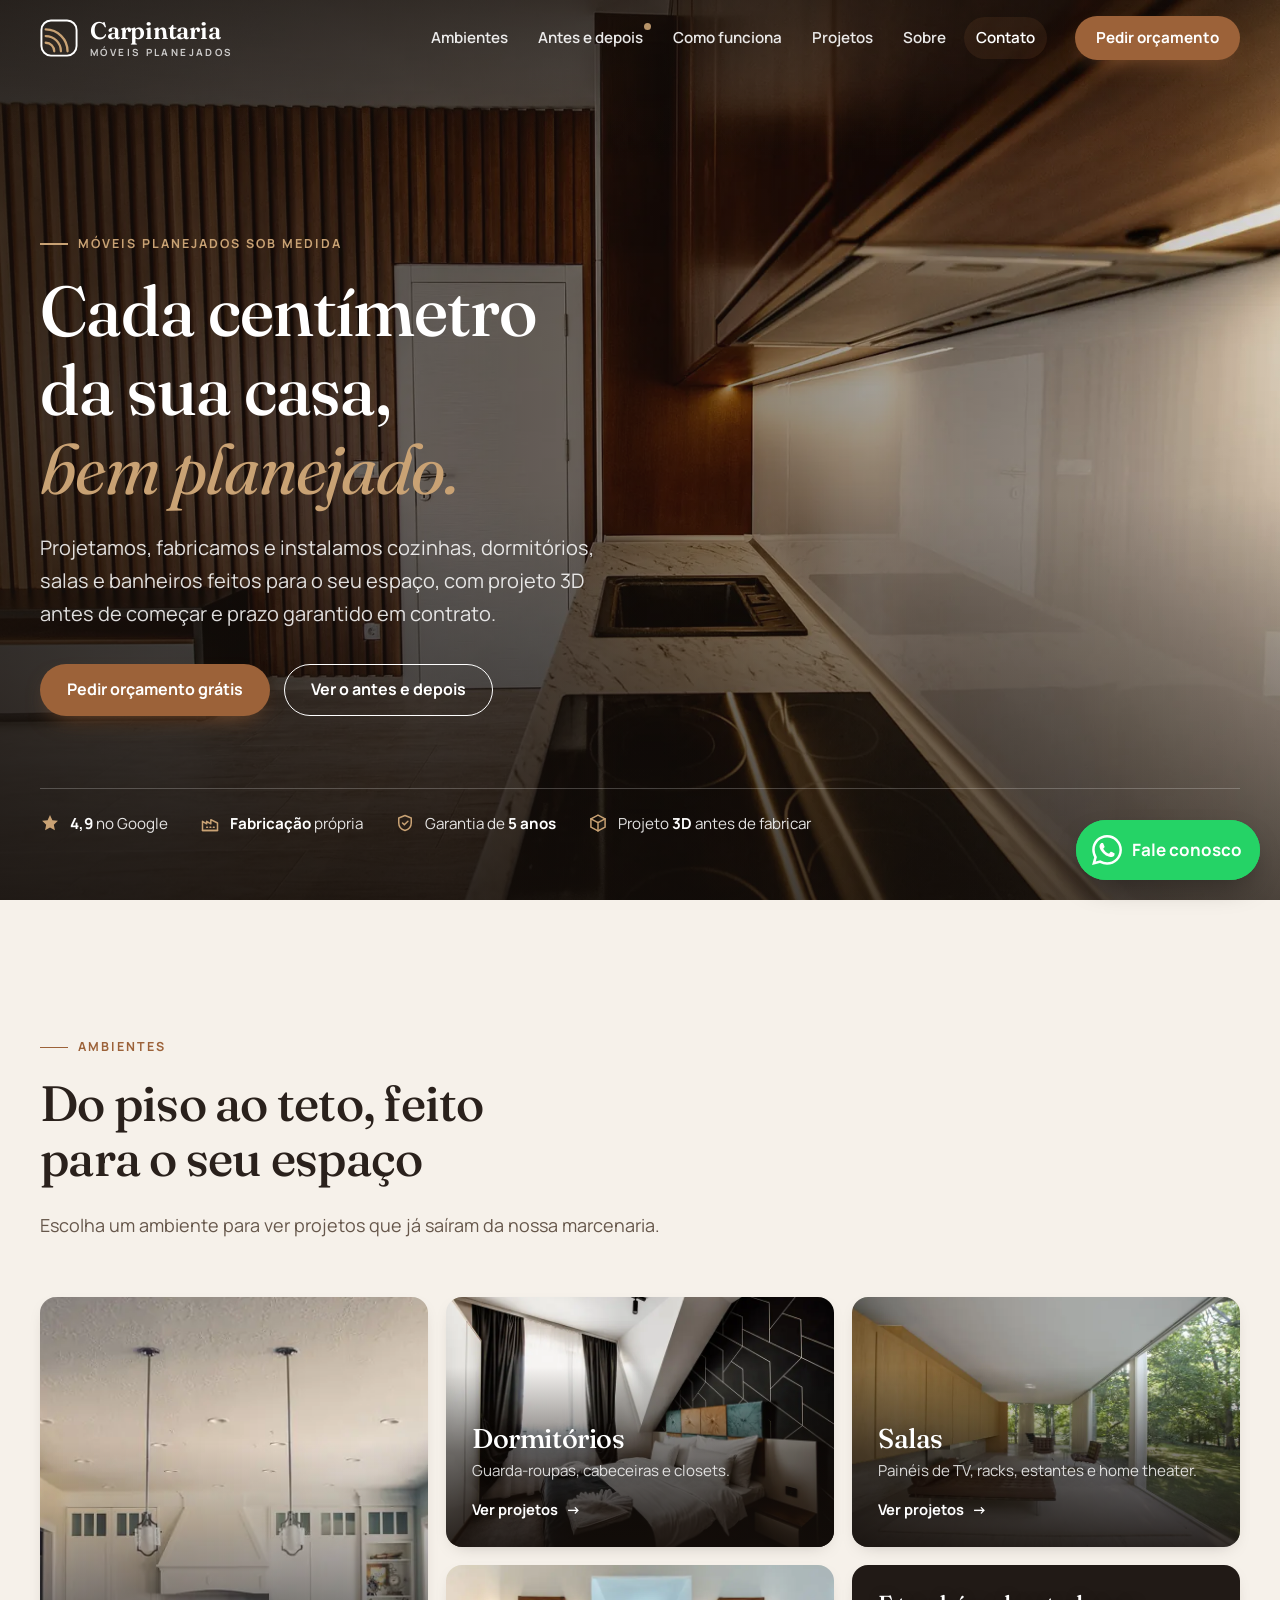
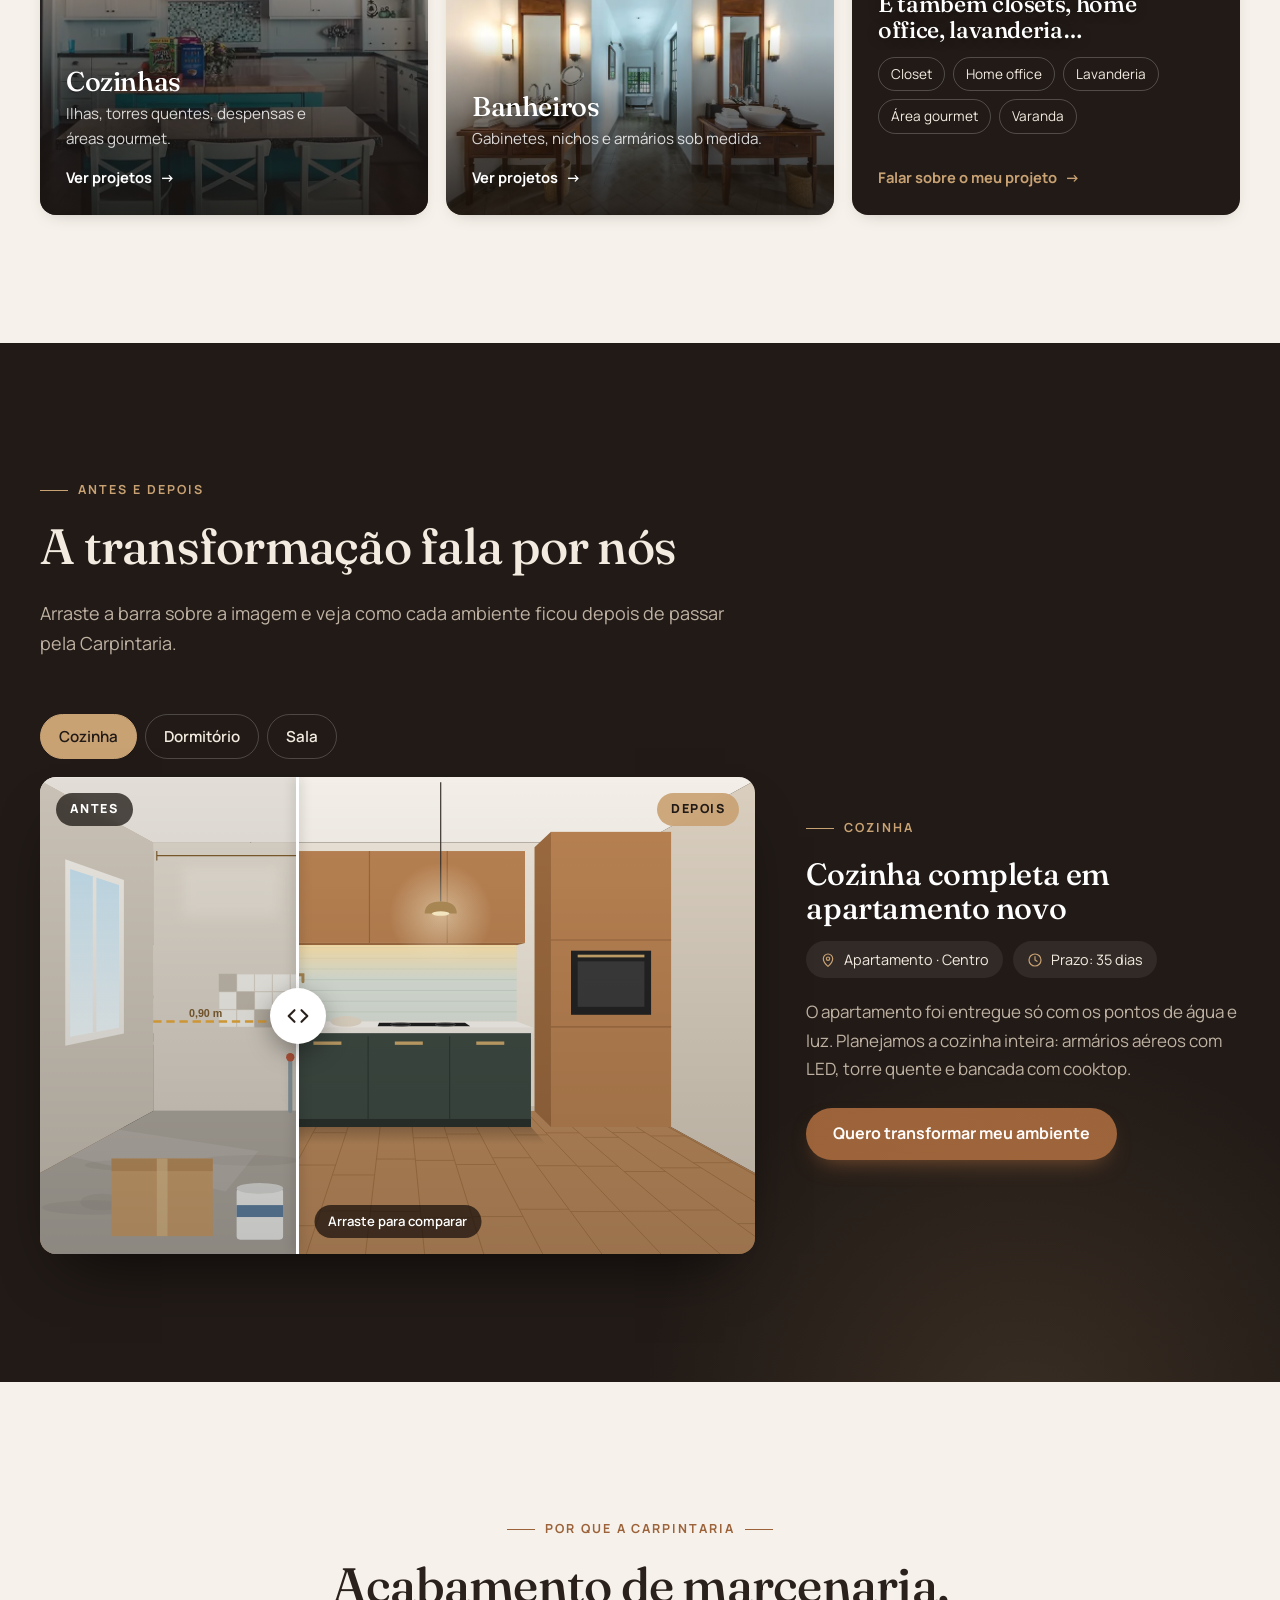
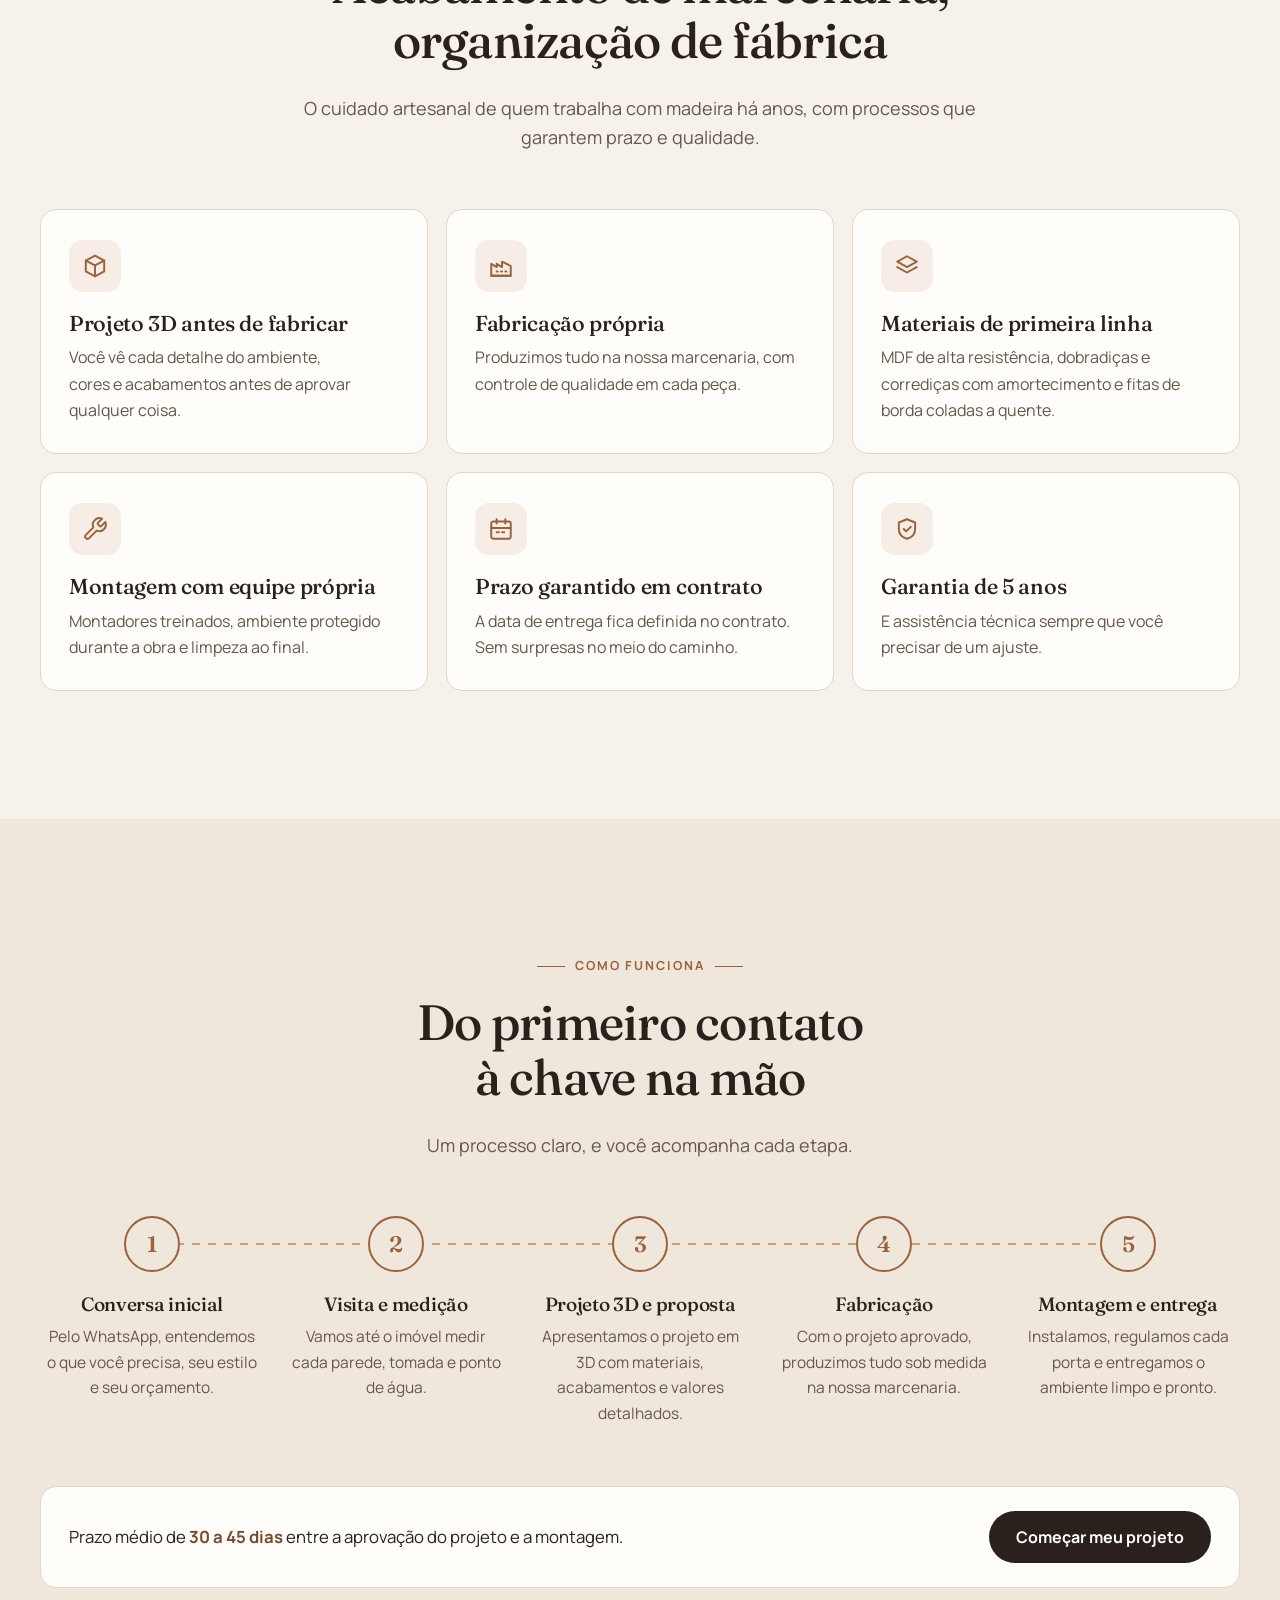
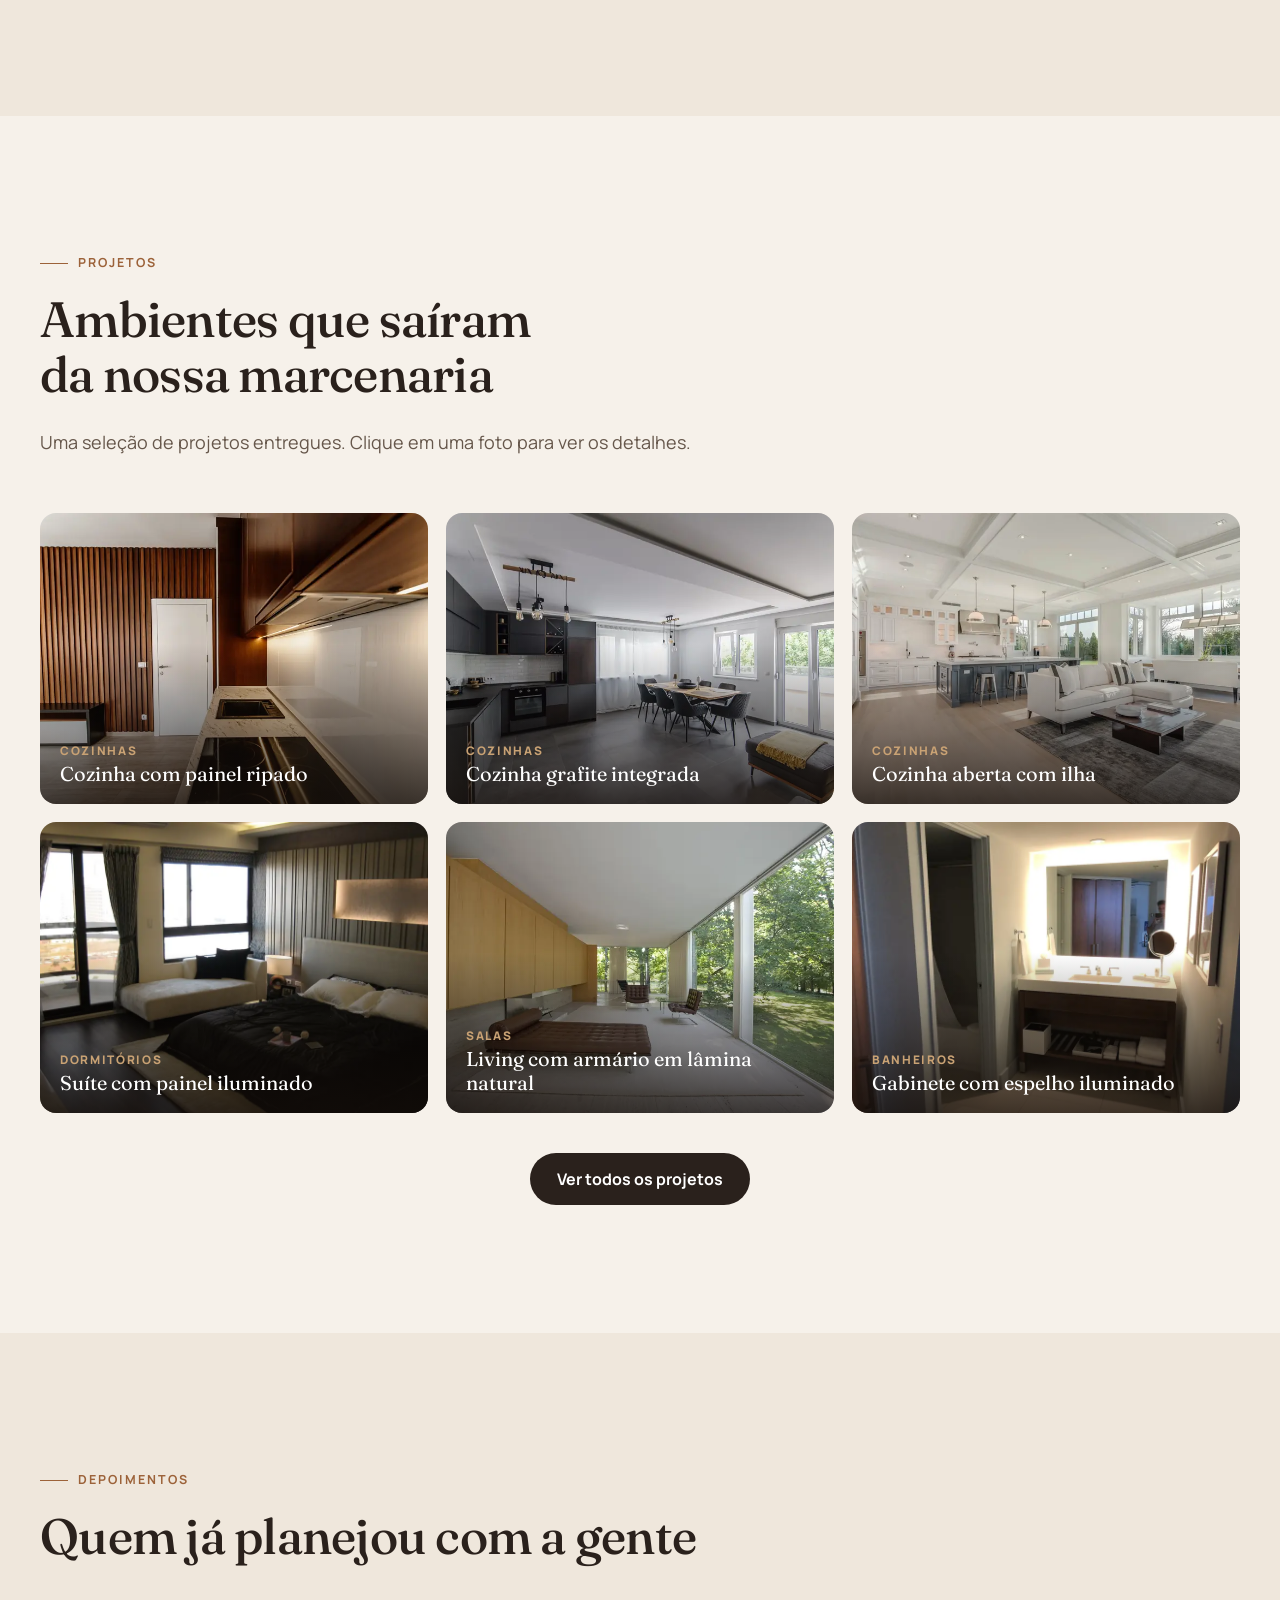
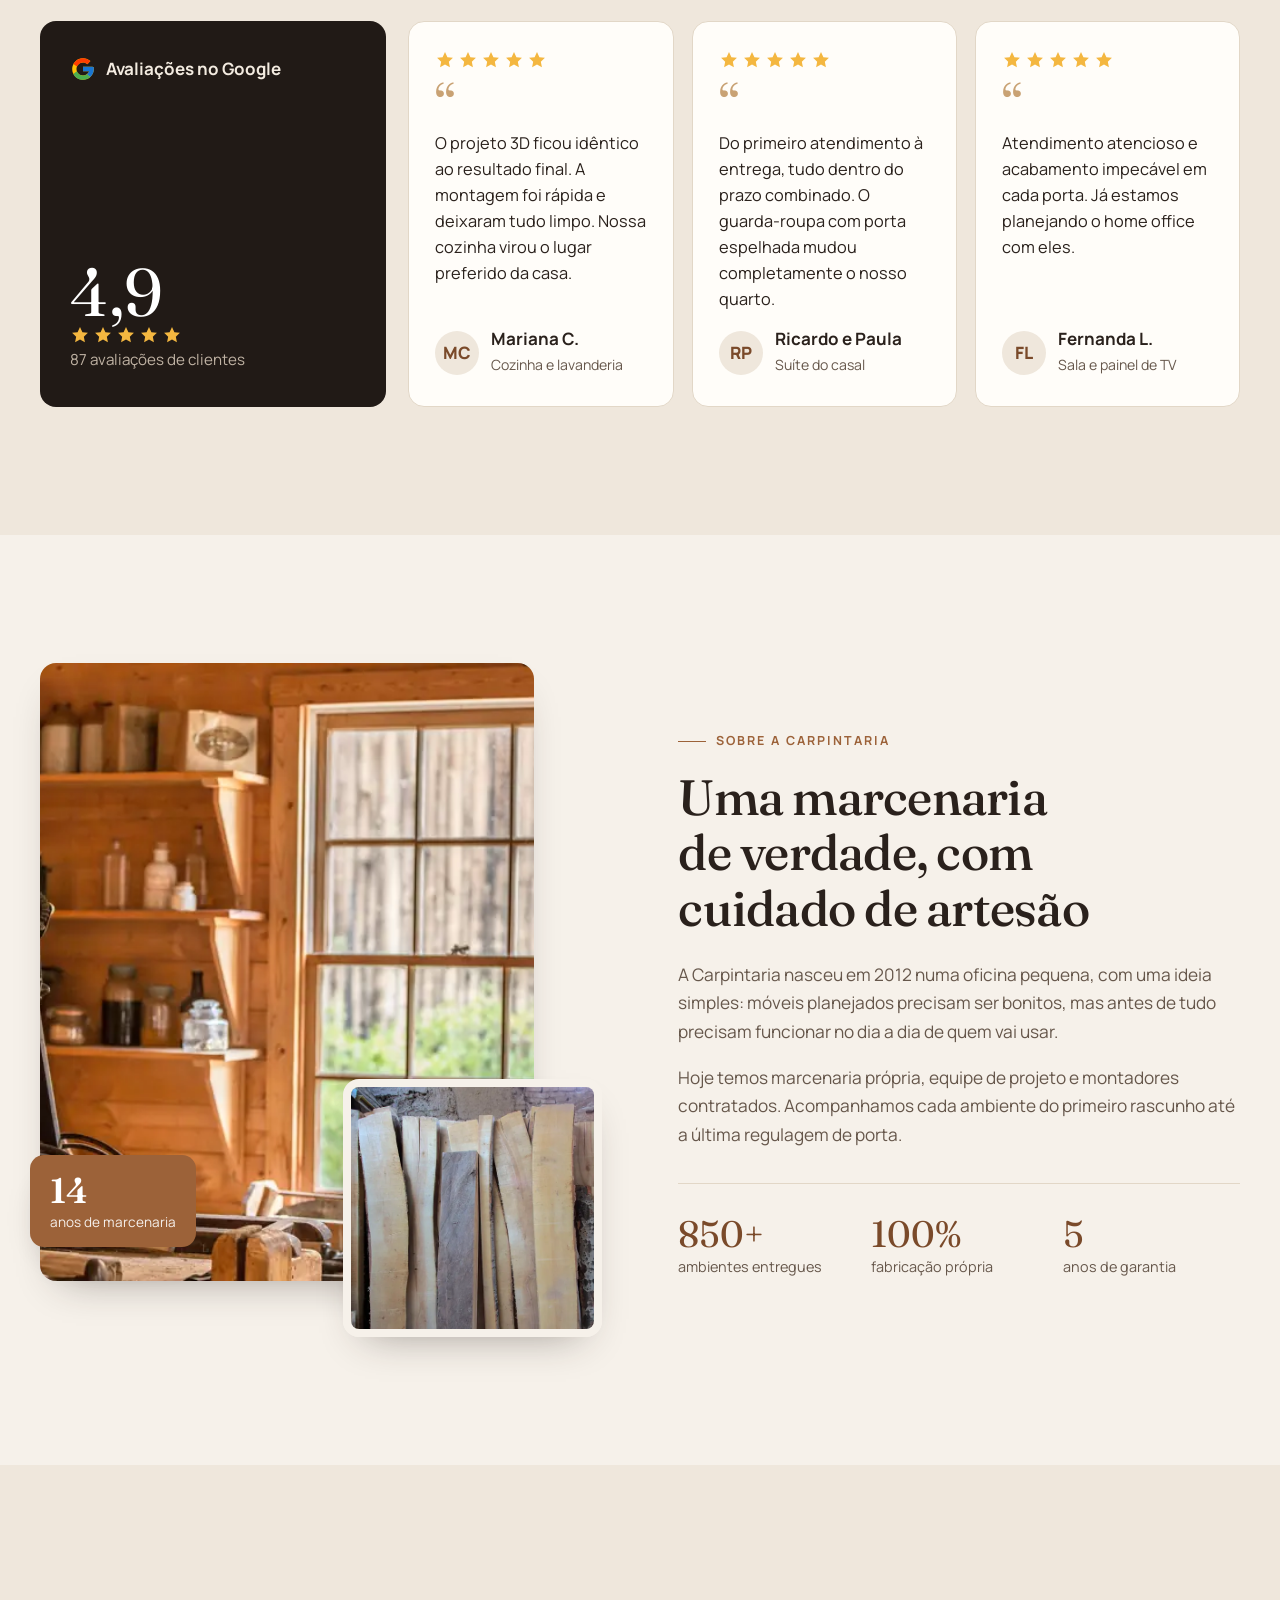
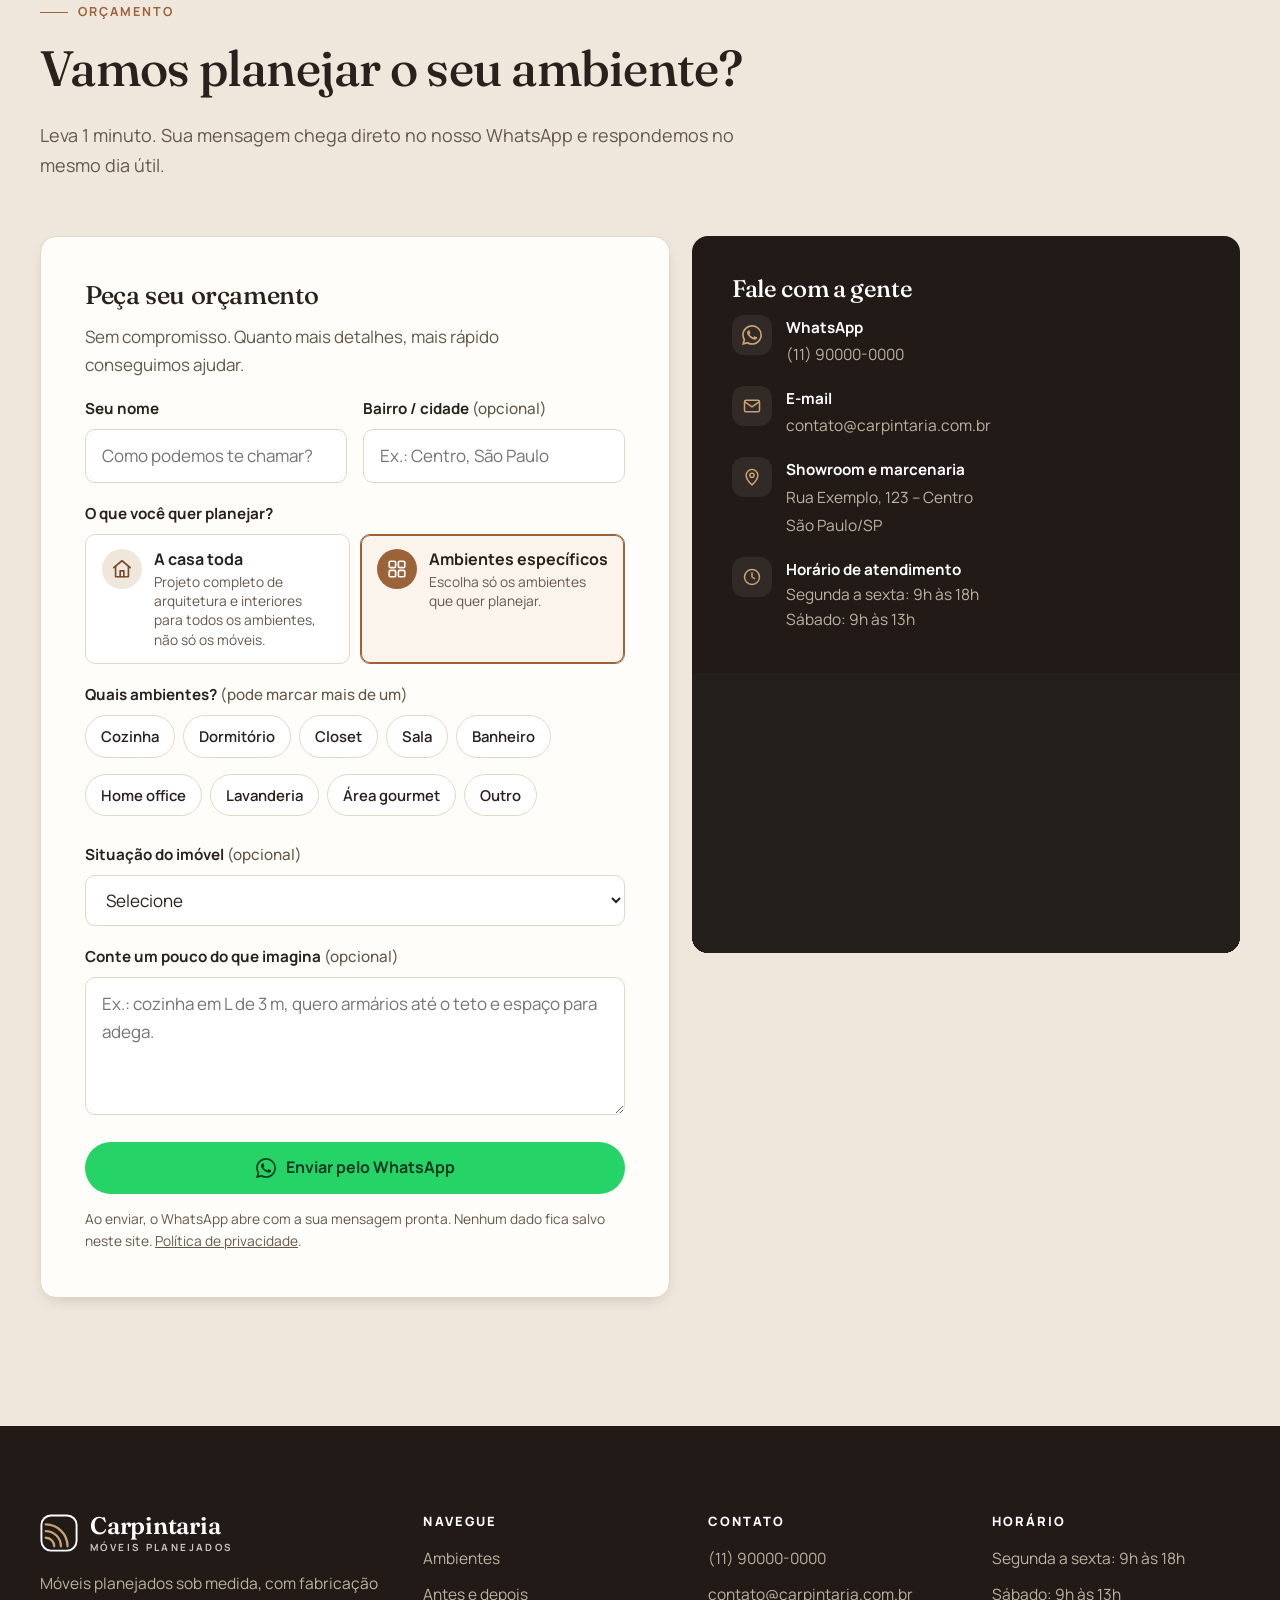
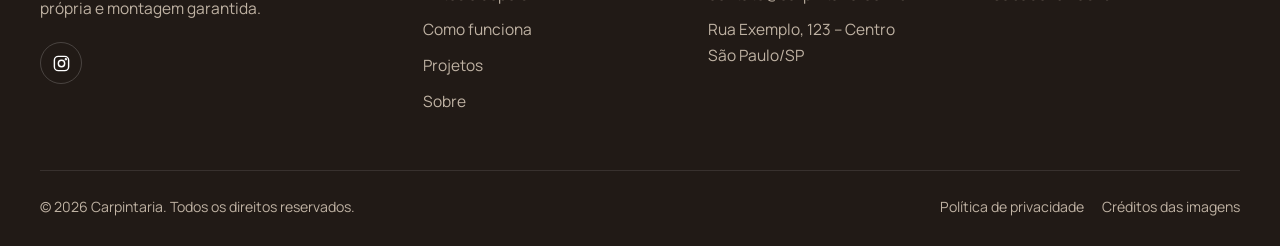
==== commit 3b488f2a: "Publica o site no GitHub Pages - Workflow do GitHub Actions publica a pasta site/ a cada push na mai" ====
--- a/site/index.html
+++ b/site/index.html
@@ -7,13 +7,19 @@
   <meta name="description" content="Móveis planejados sob medida para cozinhas, dormitórios, salas e banheiros. Projeto 3D, fabricação própria e montagem com garantia. Peça seu orçamento pelo WhatsApp.">
   <meta name="theme-color" content="#211A16">
   <link rel="icon" href="img/favicon.svg" type="image/svg+xml">
-
-  <!-- Ao publicar: troque og:image por uma URL completa (https://seudominio.com.br/img/...) -->
+  <!-- Versão de prévia (conteúdo provisório): não aparece no Google. Remover quando o conteúdo real entrar. -->
+  <meta name="robots" content="noindex">
+
+  <!-- Prévia do link (WhatsApp, redes sociais). Se mudar de endereço, troque a URL base abaixo. -->
   <meta property="og:type" content="website">
   <meta property="og:locale" content="pt_BR">
+  <meta property="og:url" content="https://pythonimpressionador.github.io/ProjetoMoveisPlanejados/">
   <meta property="og:title" content="Carpintaria | Móveis Planejados sob Medida">
   <meta property="og:description" content="Projeto 3D, fabricação própria e montagem com garantia. Peça seu orçamento pelo WhatsApp.">
-  <meta property="og:image" content="img/projetos/cozinha-01.webp">
+  <meta property="og:image" content="https://pythonimpressionador.github.io/ProjetoMoveisPlanejados/img/og-home.jpg">
+  <meta property="og:image:type" content="image/jpeg">
+  <meta property="og:image:width" content="1200">
+  <meta property="og:image:height" content="630">
 
   <link rel="preconnect" href="https://fonts.googleapis.com">
   <link rel="preconnect" href="https://fonts.gstatic.com" crossorigin>
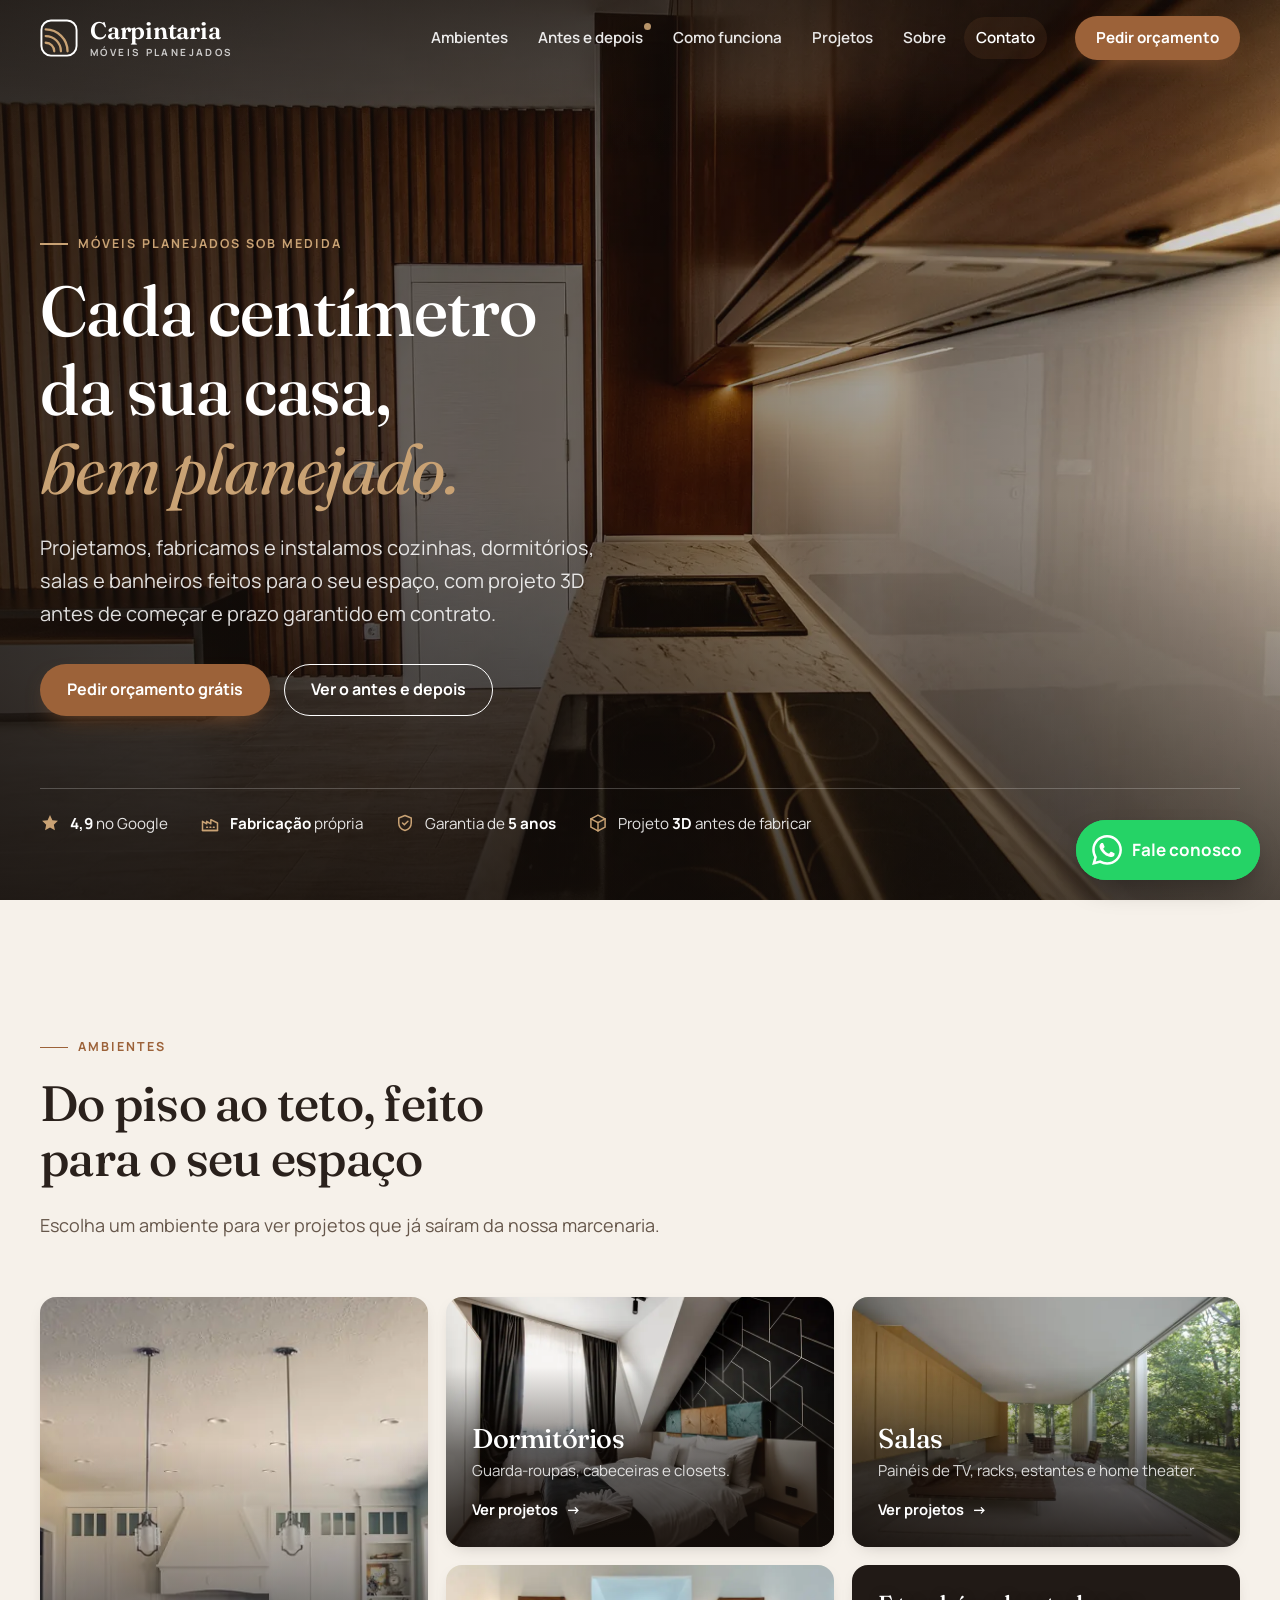
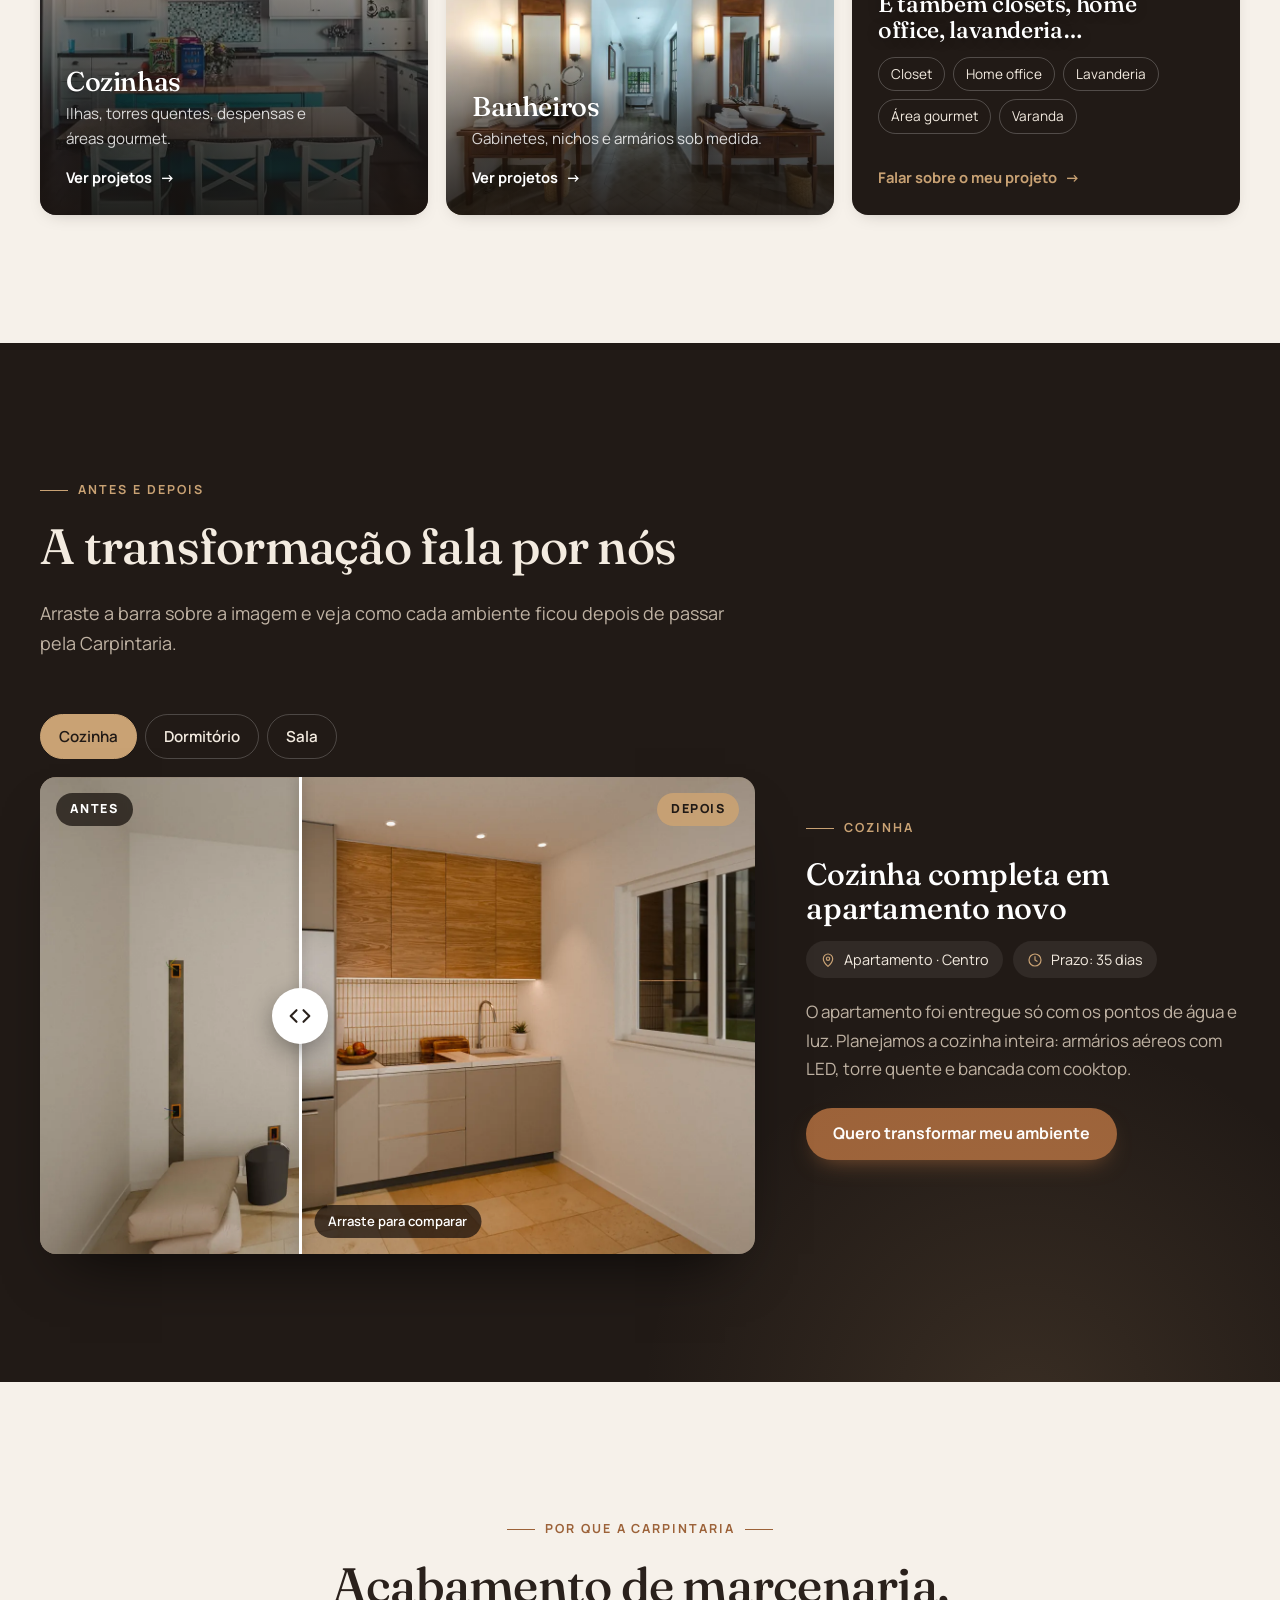
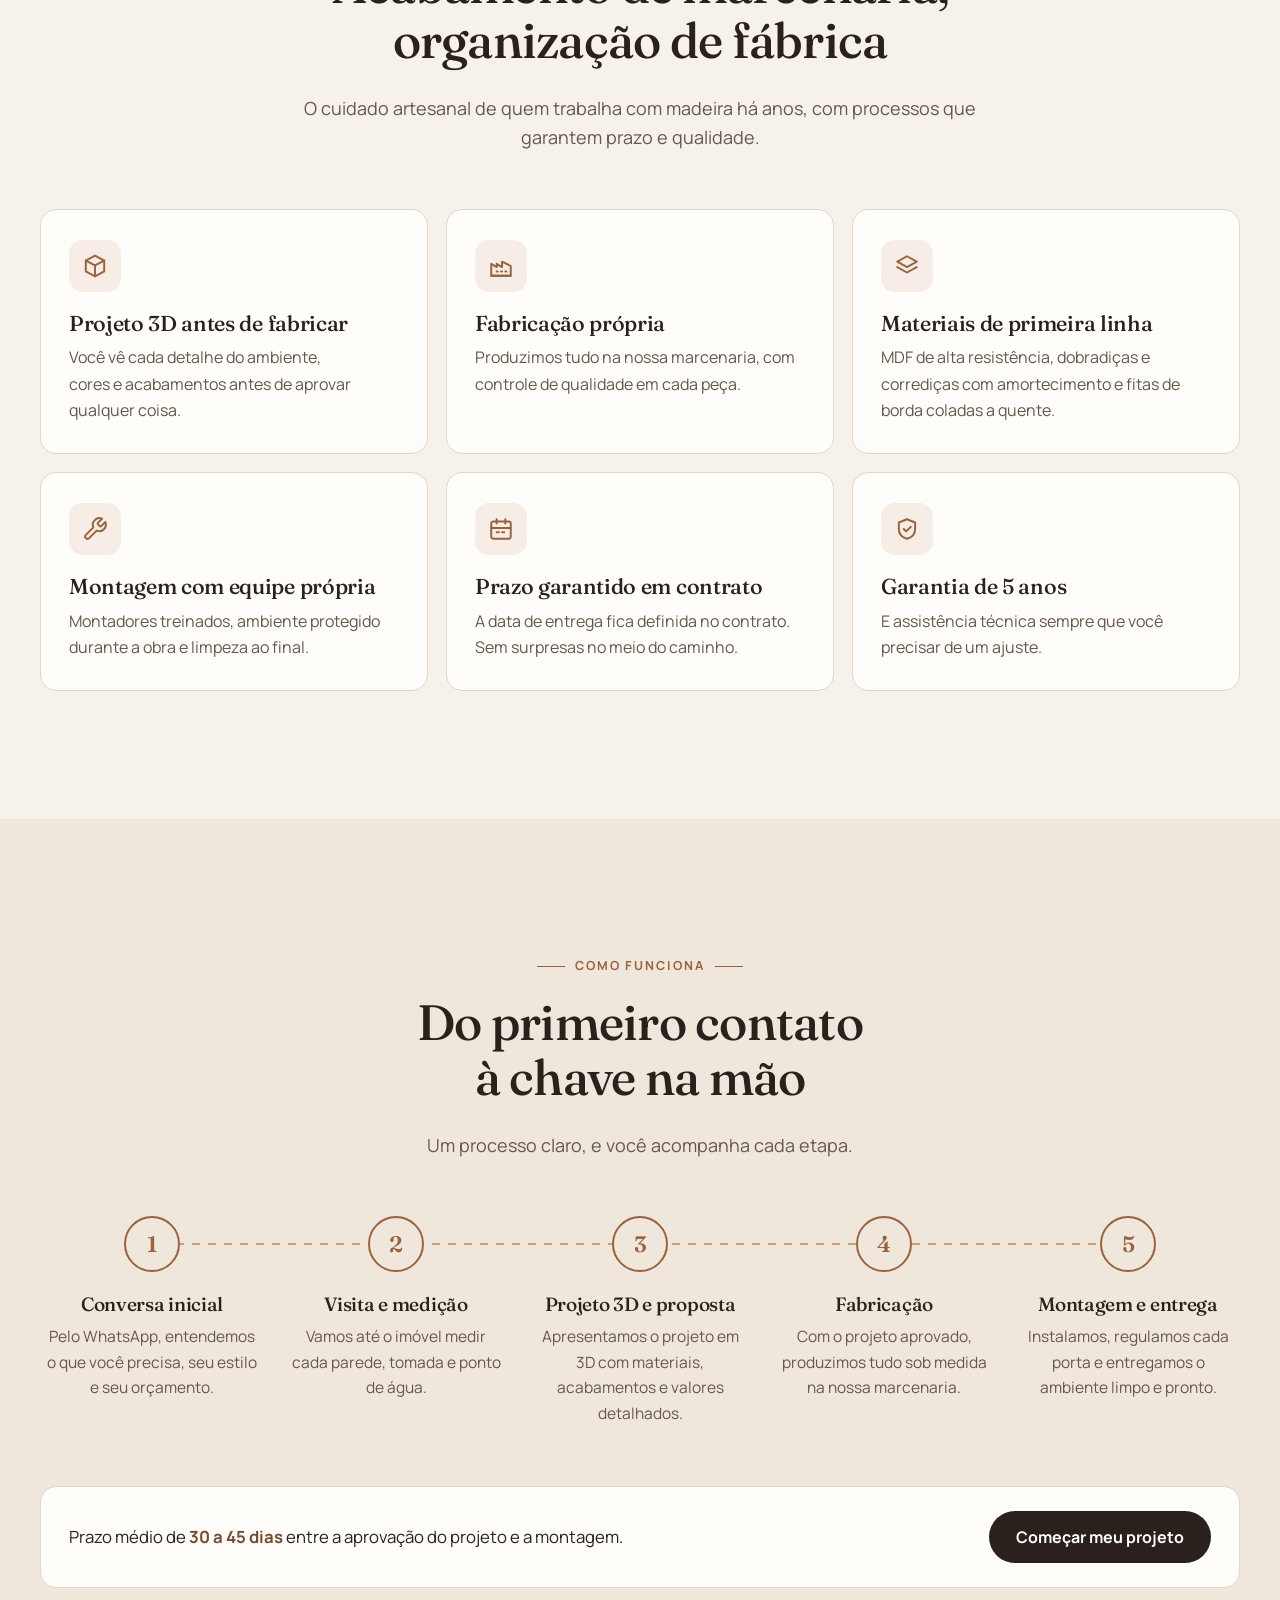
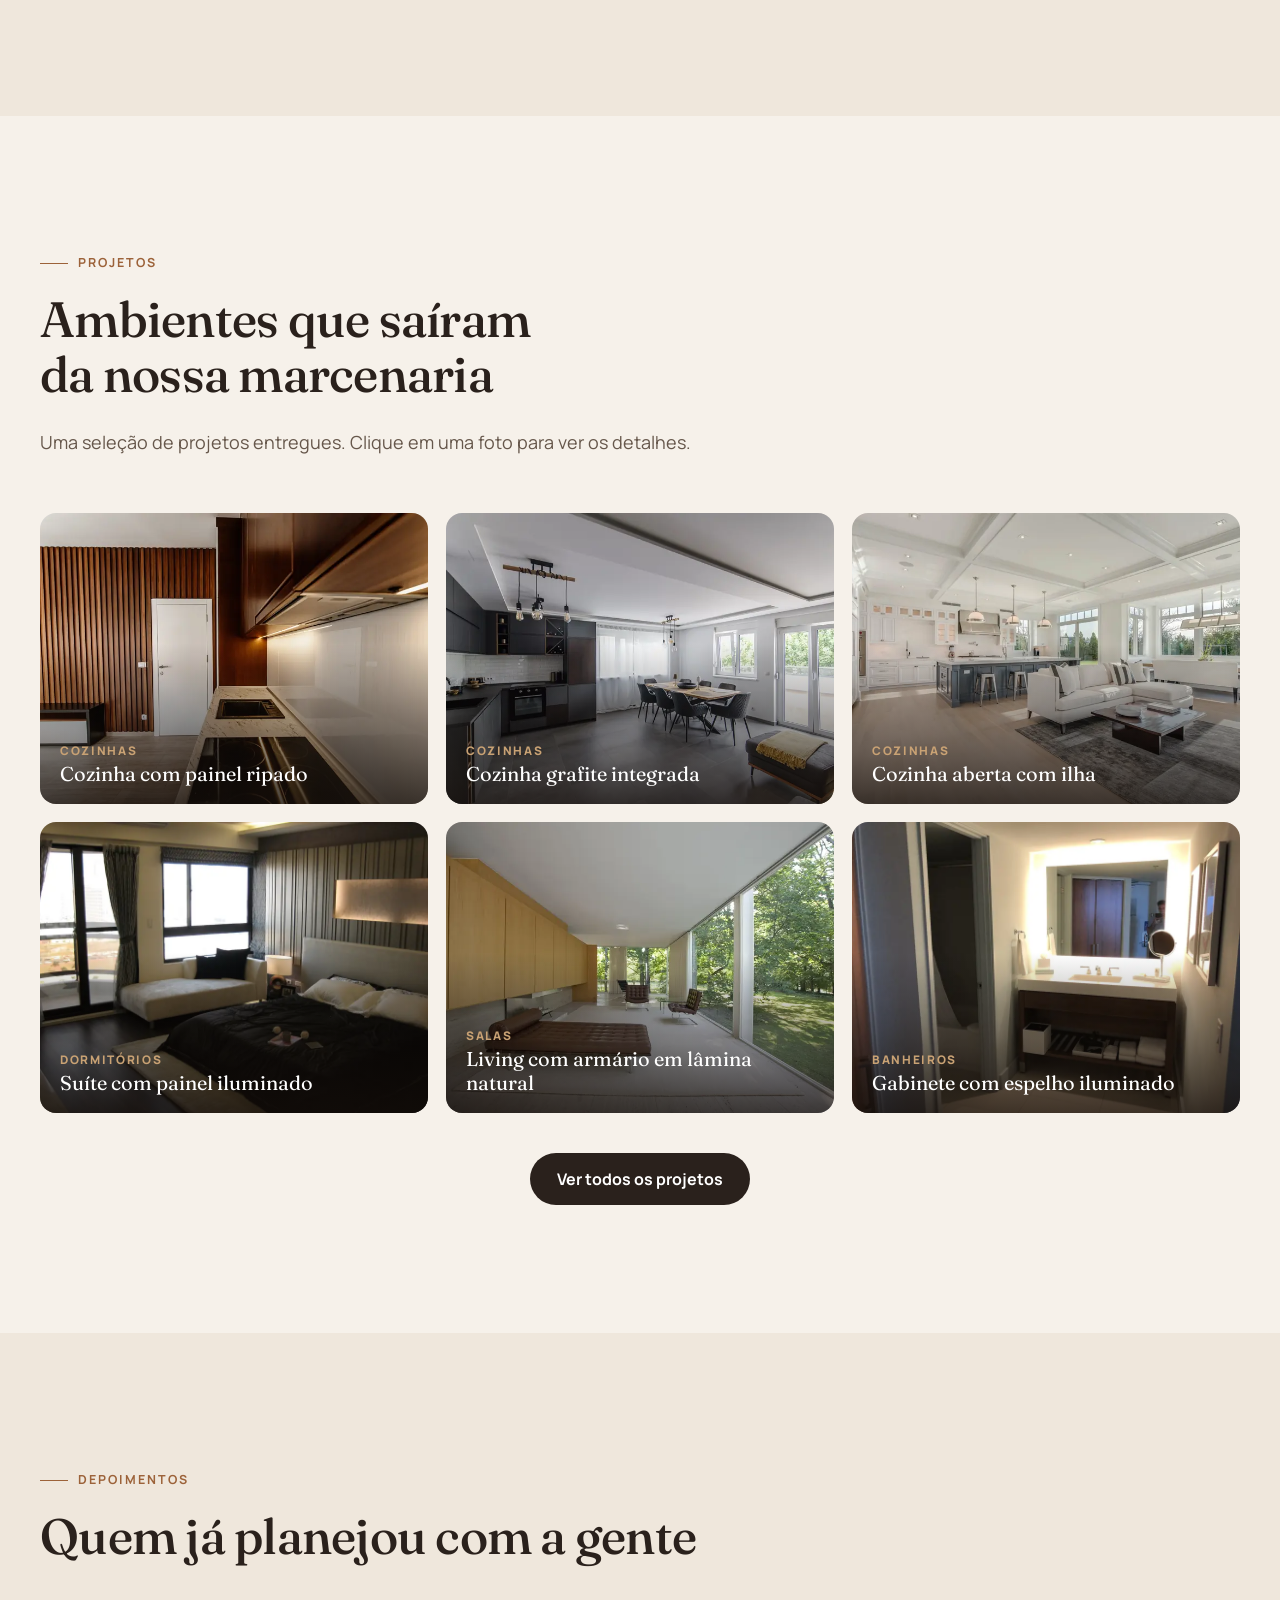
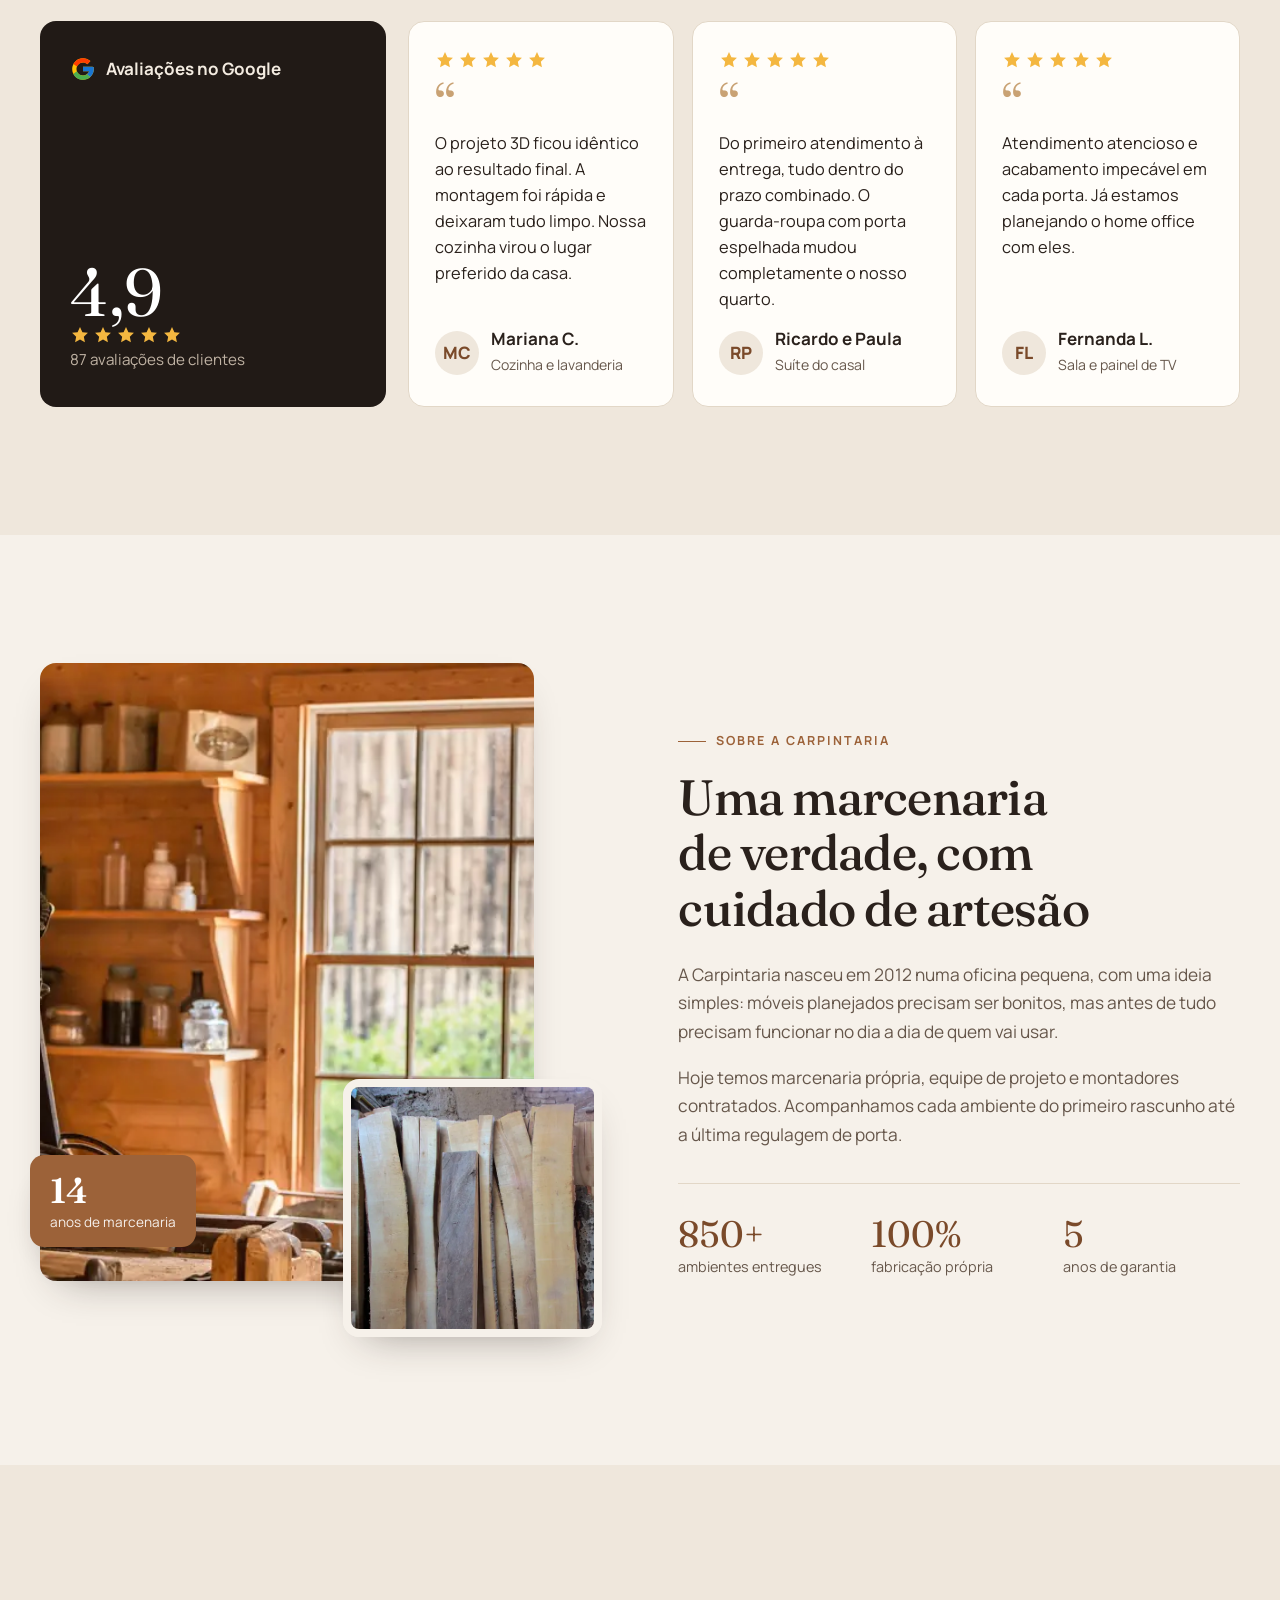
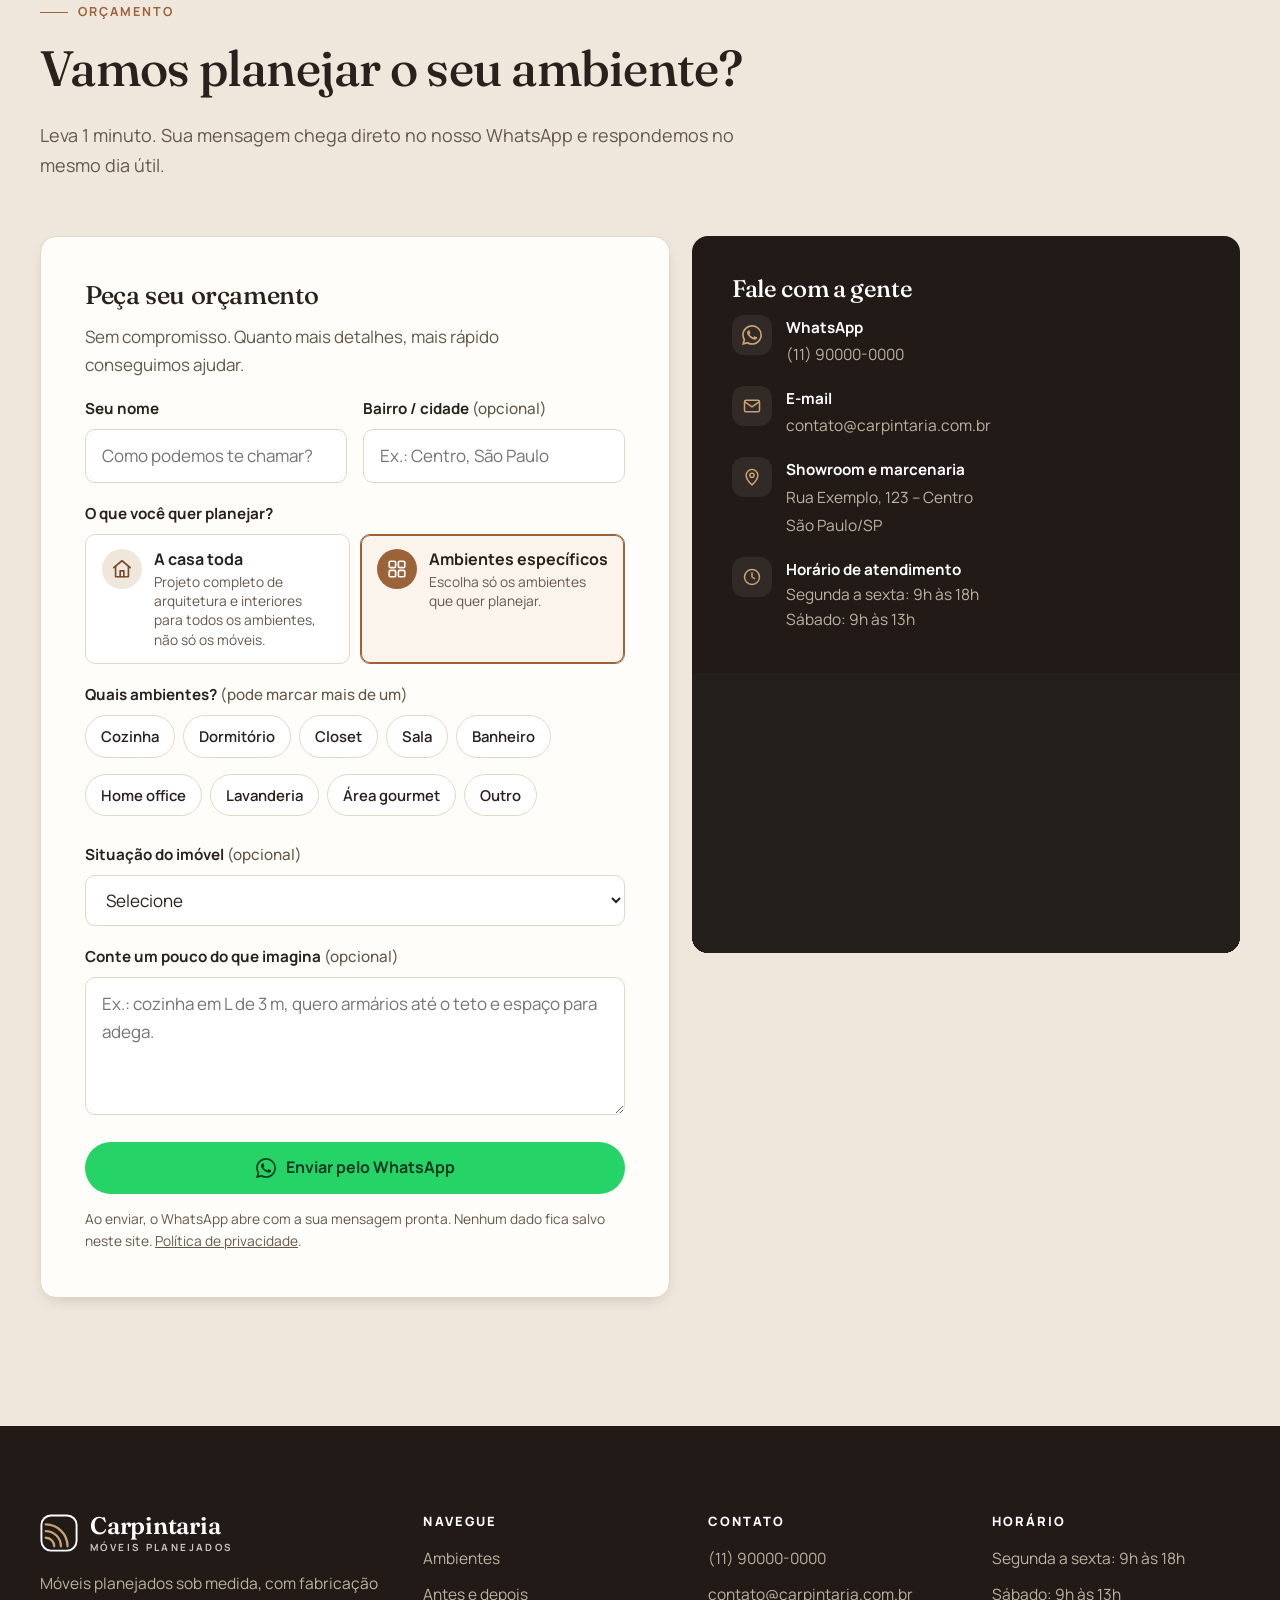
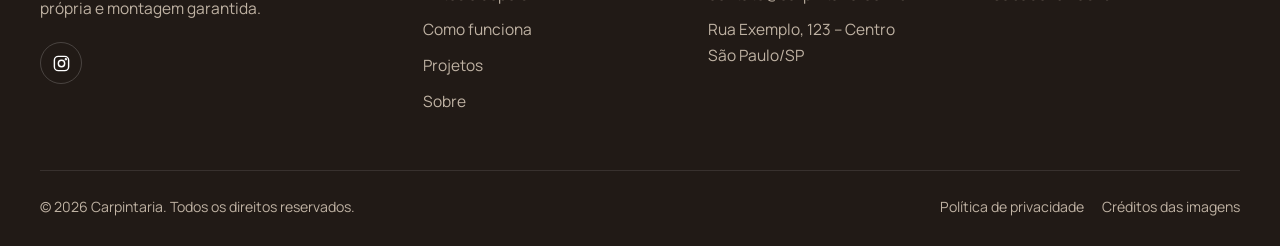
==== commit 8b898a23: "Antes e depois com imagens 3D realistas no lugar dos desenhos Troca as 6 ilustrações SVG da seção "A" ====
--- a/site/index.html
+++ b/site/index.html
@@ -151,8 +151,8 @@
           <div>
             <div class="ba-tabs" role="tablist" aria-label="Escolha o ambiente" data-ba-tabs></div>
             <figure class="ba" data-ba-figure>
-              <img class="ba__img ba__img--depois" src="img/antes-depois/cozinha-depois.svg" alt="Depois: cozinha com armários planejados" width="1200" height="800" data-ba-depois>
-              <img class="ba__img ba__img--antes" src="img/antes-depois/cozinha-antes.svg" alt="Antes: cozinha sem móveis, com canos e fios expostos" width="1200" height="800" data-ba-antes>
+              <img class="ba__img ba__img--depois" src="img/antes-depois/cozinha-depois.webp" alt="Depois: cozinha com armários planejados" width="1500" height="1000" data-ba-depois>
+              <img class="ba__img ba__img--antes" src="img/antes-depois/cozinha-antes.webp" alt="Antes: cozinha sem móveis, com canos e fios expostos" width="1500" height="1000" data-ba-antes>
               <span class="ba__tag ba__tag--antes">Antes</span>
               <span class="ba__tag ba__tag--depois">Depois</span>
               <input class="ba__range" type="range" min="0" max="100" value="50" step="1" aria-label="Comparar antes e depois: use as setas para mover a divisão" data-ba-range>
